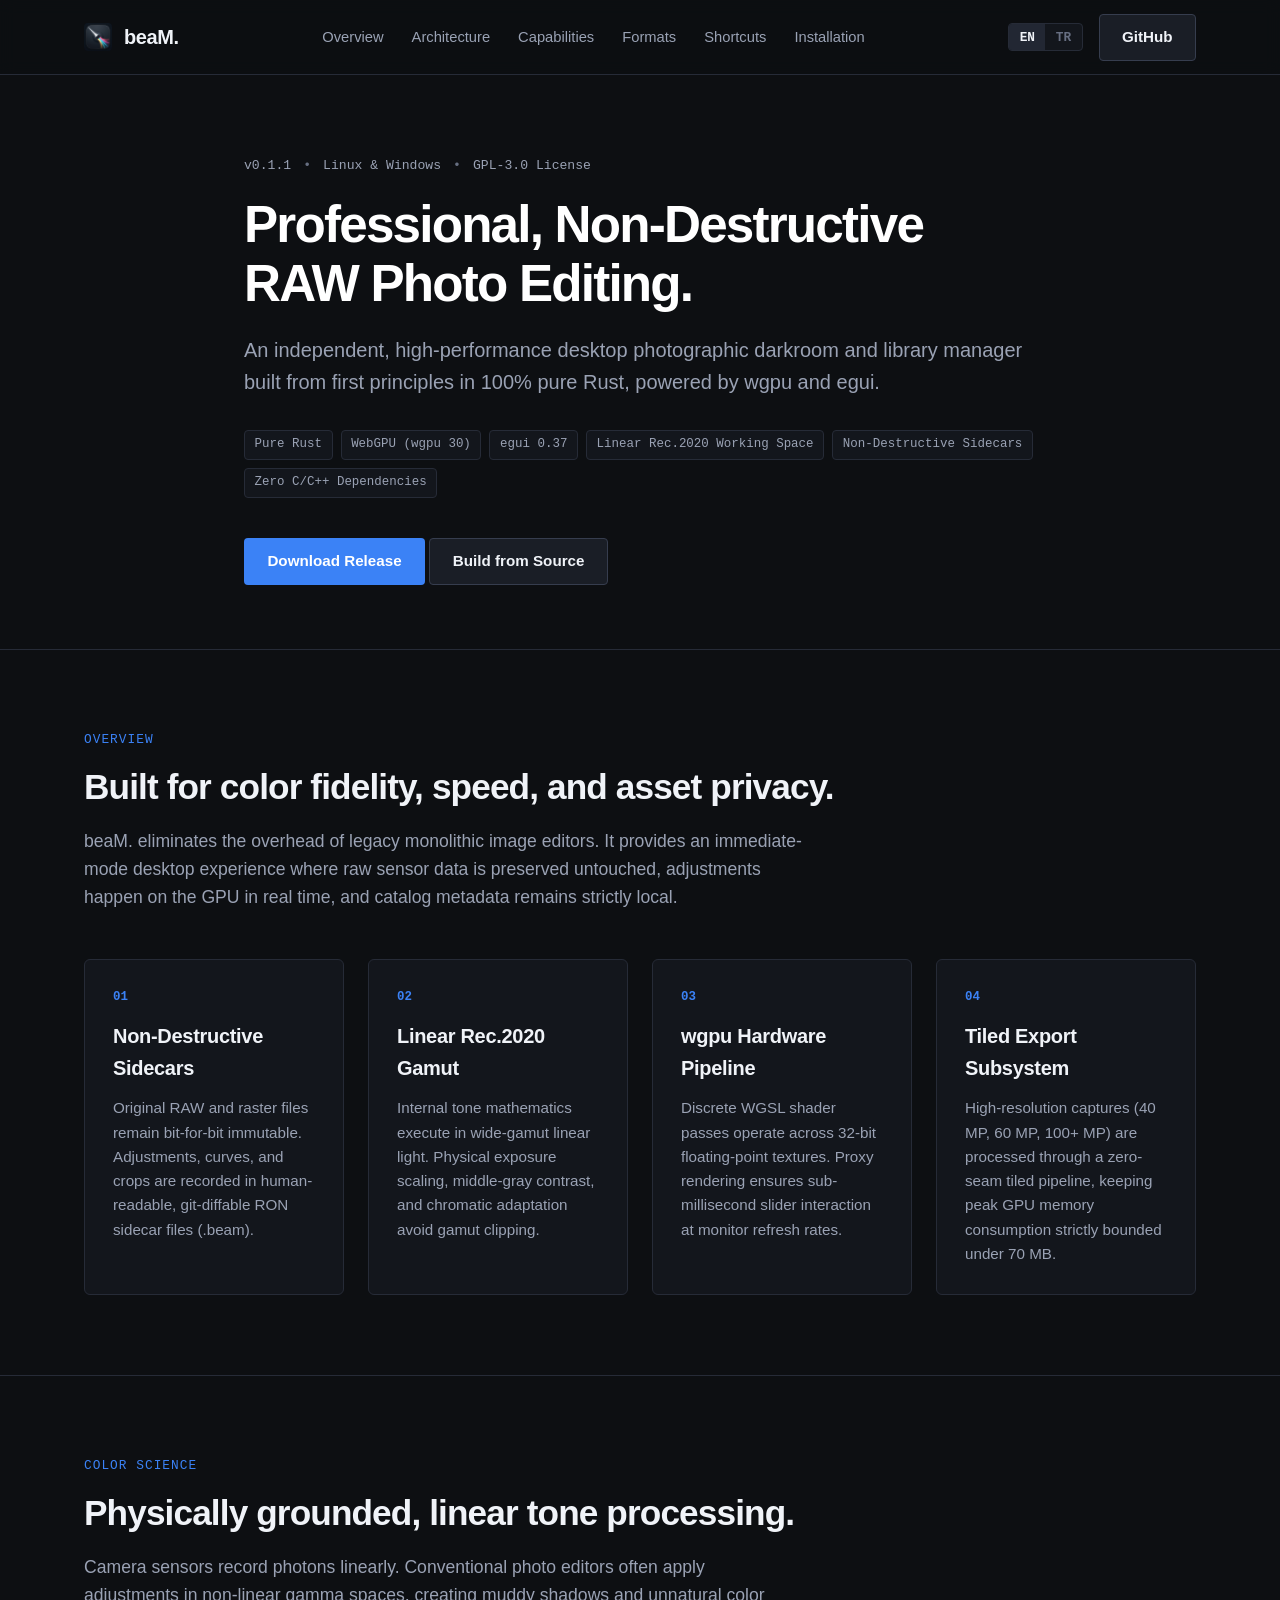
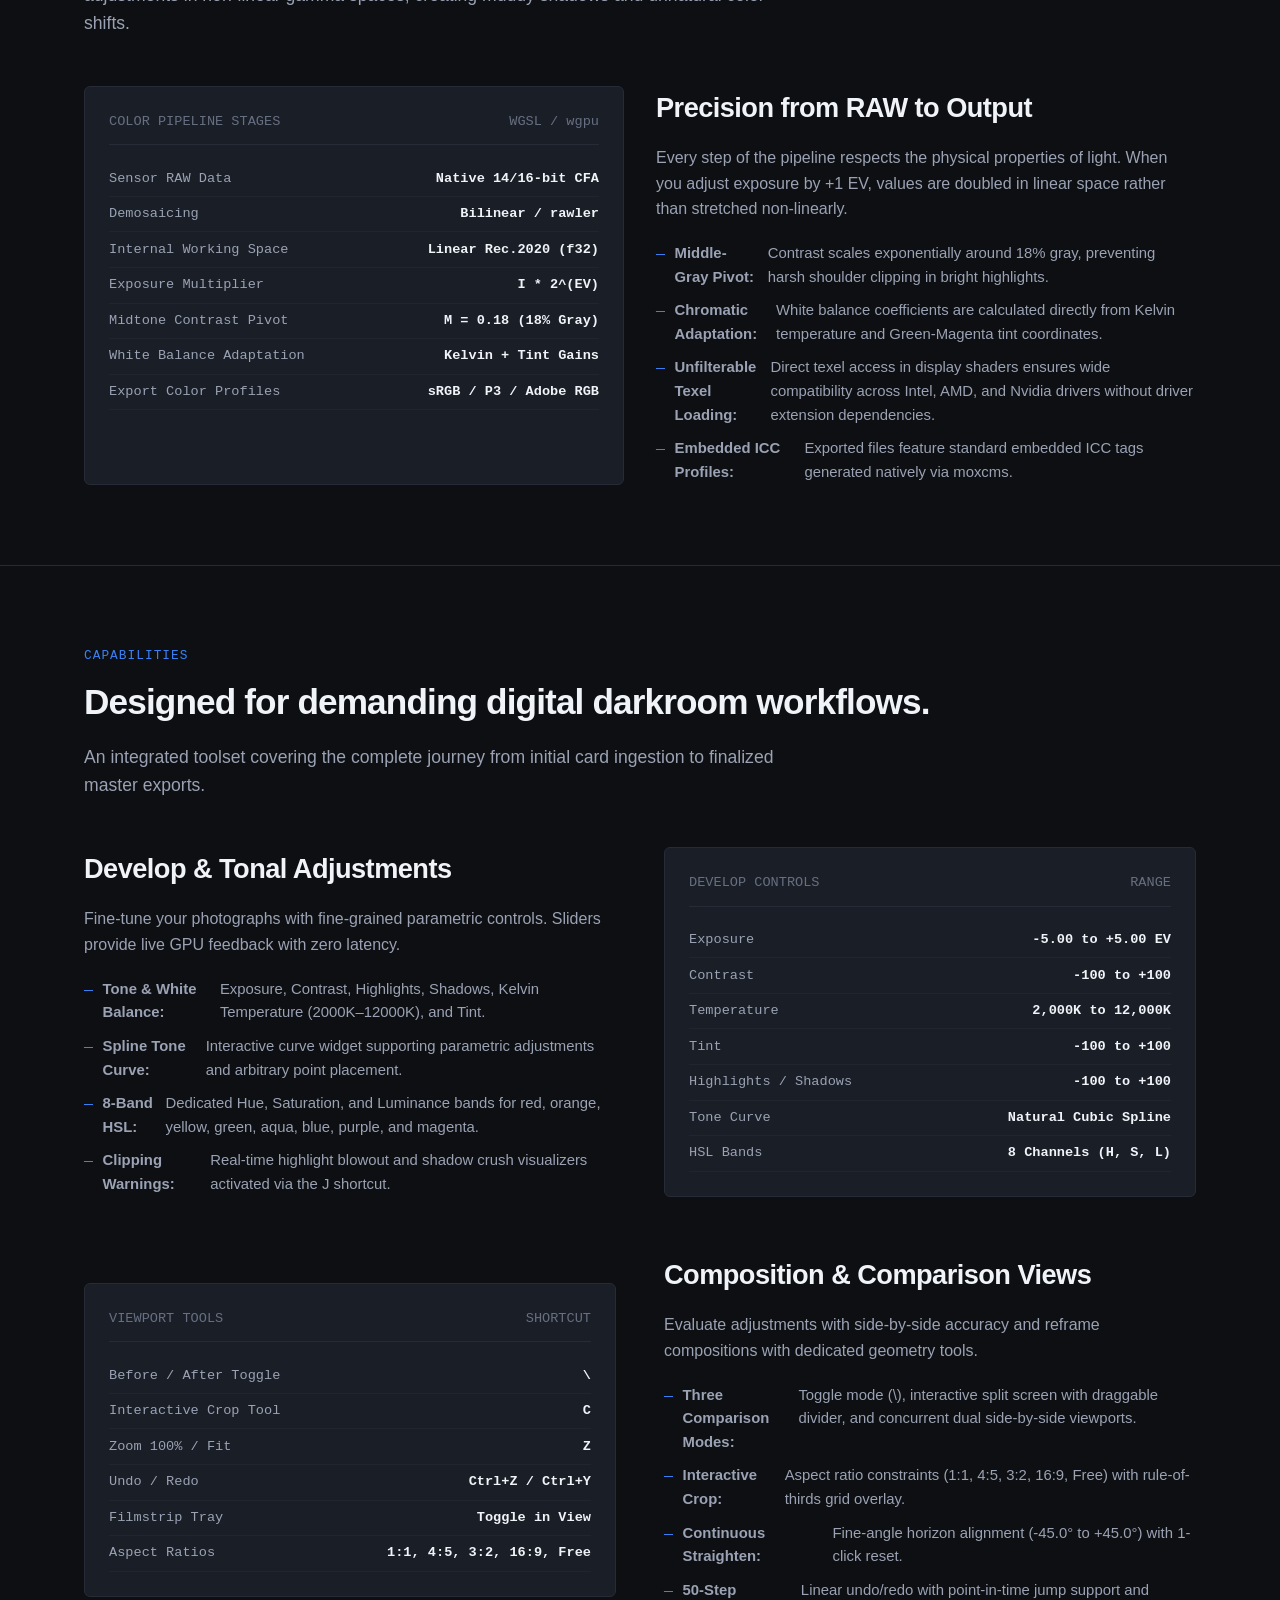
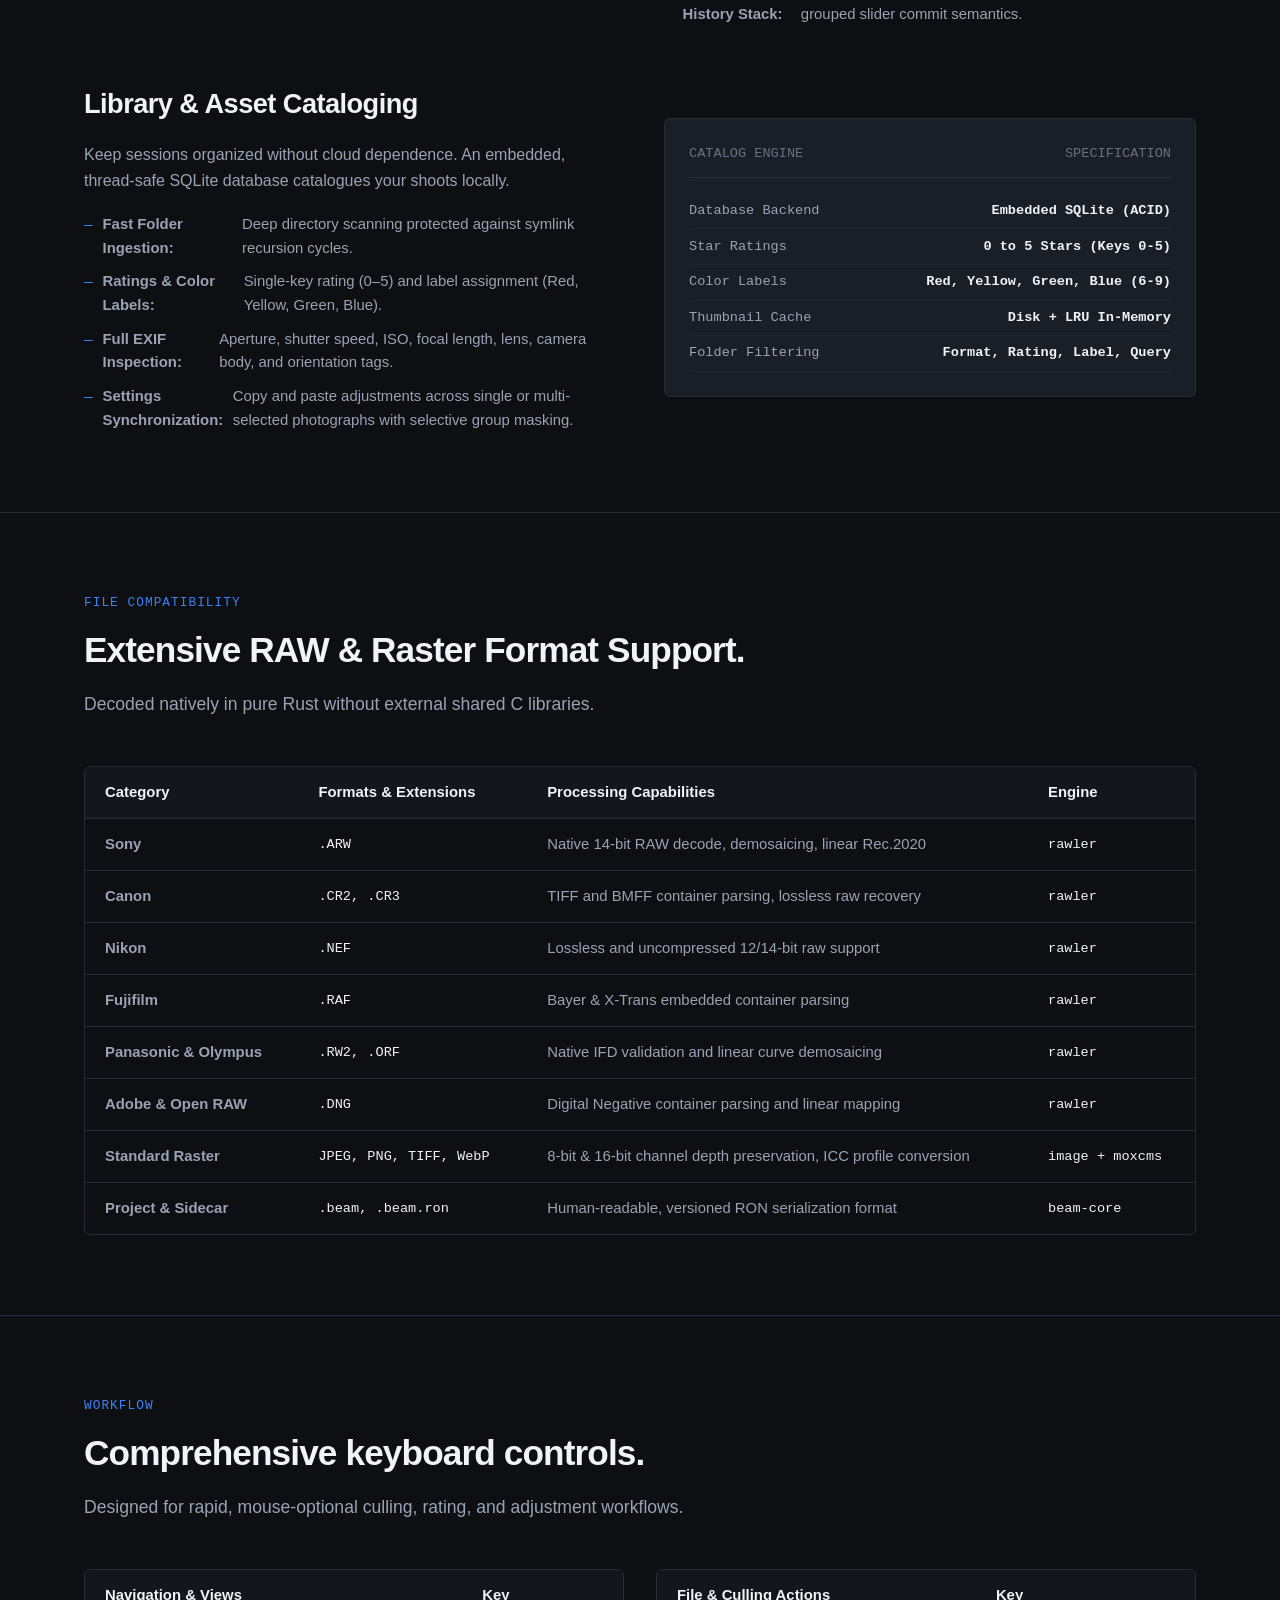
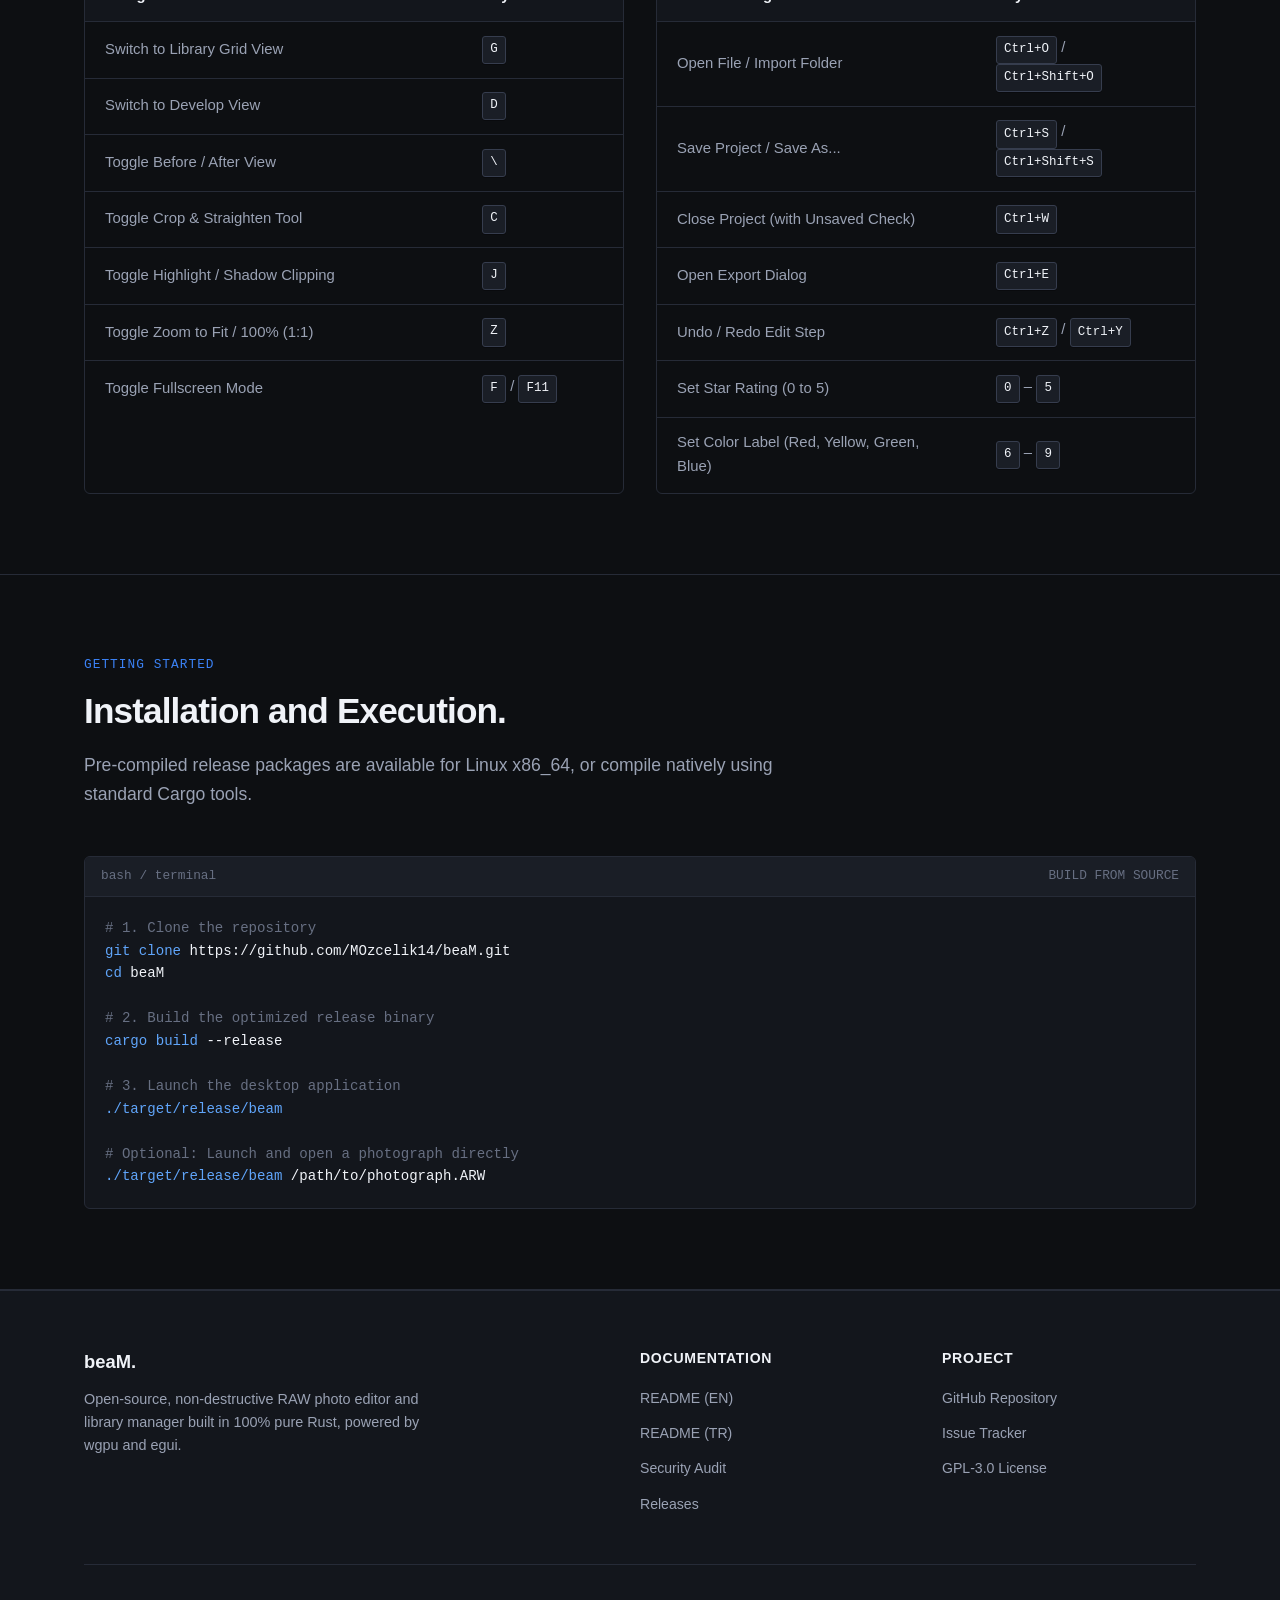
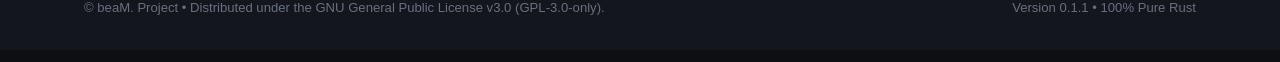
==== index.html @ 430c9dc6 "docs: update readme to corporate bilingual format and create clean github pages site" ====
<!DOCTYPE html>
<html lang="en">
<head>
  <meta charset="UTF-8">
  <meta name="viewport" content="width=device-width, initial-scale=1.0">
  <title>beaM. — Professional, Non-Destructive RAW Photo Editor &amp; Library Manager</title>
  <meta name="description" content="Open-source, non-destructive RAW photo editor and library manager for Linux and Windows, built from first principles in 100% pure Rust using wgpu and egui.">
  <link rel="icon" type="image/png" href="assets/icon_64.png">
  <link rel="stylesheet" href="style.css">
</head>
<body>

  <!-- Navigation Bar -->
  <header class="site-header">
    <div class="nav-container">
      <a href="#top" class="brand">
        <img src="assets/icon.png" alt="beaM. Icon" class="brand-icon">
        <span>beaM.</span>
      </a>

      <nav>
        <ul class="nav-links">
          <li>
            <a href="#overview" class="content-en">Overview</a>
            <a href="#overview" class="content-tr" style="display:none;">Genel Bakış</a>
          </li>
          <li>
            <a href="#architecture" class="content-en">Architecture</a>
            <a href="#architecture" class="content-tr" style="display:none;">Mimari</a>
          </li>
          <li>
            <a href="#features" class="content-en">Capabilities</a>
            <a href="#features" class="content-tr" style="display:none;">Yetenekler</a>
          </li>
          <li>
            <a href="#formats" class="content-en">Formats</a>
            <a href="#formats" class="content-tr" style="display:none;">Biçimler</a>
          </li>
          <li>
            <a href="#shortcuts" class="content-en">Shortcuts</a>
            <a href="#shortcuts" class="content-tr" style="display:none;">Kısayollar</a>
          </li>
          <li>
            <a href="#installation" class="content-en">Installation</a>
            <a href="#installation" class="content-tr" style="display:none;">Kurulum</a>
          </li>
        </ul>
      </nav>

      <div class="nav-actions">
        <div class="lang-switch" role="group" aria-label="Language selection">
          <button type="button" class="lang-btn lang-btn-en active">EN</button>
          <button type="button" class="lang-btn lang-btn-tr">TR</button>
        </div>
        <a href="https://github.com/MOzcelik14/beaM" class="btn btn-secondary" target="_blank" rel="noopener noreferrer">GitHub</a>
      </div>
    </div>
  </header>

  <main id="top">
    <!-- Hero Section -->
    <section class="hero">
      <div class="container hero-content">
        <div class="hero-meta">
          <span class="meta-item">v0.1.1</span>
          <span>&bull;</span>
          <span class="meta-item">Linux &amp; Windows</span>
          <span>&bull;</span>
          <span class="meta-item">GPL-3.0 License</span>
        </div>

        <!-- English Hero Header -->
        <div class="content-en">
          <h1 class="hero-title">Professional, Non-Destructive RAW Photo Editing.</h1>
          <p class="hero-subtitle">
            An independent, high-performance desktop photographic darkroom and library manager built from first principles in 100% pure Rust, powered by wgpu and egui.
          </p>
        </div>

        <!-- Turkish Hero Header -->
        <div class="content-tr" style="display:none;">
          <h1 class="hero-title">Profesyonel ve Tahribatsız RAW Fotoğraf Düzenleme.</h1>
          <p class="hero-subtitle">
            Saf Rust ile sıfırdan geliştirilmiş, wgpu ve egui ile güçlendirilmiş, tam denetim ve renk doğruluğu sunan bağımsız masaüstü fotoğraf işleme yazılımı.
          </p>
        </div>

        <div class="hero-tags">
          <span class="spec-tag">Pure Rust</span>
          <span class="spec-tag">WebGPU (wgpu 30)</span>
          <span class="spec-tag">egui 0.37</span>
          <span class="spec-tag">Linear Rec.2020 Working Space</span>
          <span class="spec-tag">Non-Destructive Sidecars</span>
          <span class="spec-tag">Zero C/C++ Dependencies</span>
        </div>

        <div class="hero-buttons">
          <div class="content-en">
            <a href="https://github.com/MOzcelik14/beaM/releases" class="btn btn-primary" target="_blank" rel="noopener noreferrer">Download Release</a>
            <a href="#installation" class="btn btn-secondary">Build from Source</a>
          </div>
          <div class="content-tr" style="display:none;">
            <a href="https://github.com/MOzcelik14/beaM/releases" class="btn btn-primary" target="_blank" rel="noopener noreferrer">Sürümü İndir</a>
            <a href="#installation" class="btn btn-secondary">Kaynaktan Derle</a>
          </div>
        </div>
      </div>
    </section>

    <!-- Overview Section -->
    <section id="overview" class="section">
      <div class="container">
        <div class="section-header">
          <div class="section-label">Overview</div>
          
          <div class="content-en">
            <h2 class="section-title">Built for color fidelity, speed, and asset privacy.</h2>
            <p class="section-desc">
              beaM. eliminates the overhead of legacy monolithic image editors. It provides an immediate-mode desktop experience where raw sensor data is preserved untouched, adjustments happen on the GPU in real time, and catalog metadata remains strictly local.
            </p>
          </div>

          <div class="content-tr" style="display:none;">
            <h2 class="section-title">Renk doğruluğu, hız ve veri gizliliği için tasarlandı.</h2>
            <p class="section-desc">
              beaM., monolitik eski fotoğraf düzenleyicilerin hantallığını ortadan kaldırır. Ham sensör verilerinin asla değiştirilmediği, GPU üzerinde gerçek zamanlı ayarlamaların yapıldığı ve katalog verilerinin tamamen yerel kaldığı anlık bir masaüstü deneyimi sunar.
            </p>
          </div>
        </div>

        <!-- Architectural Highlights (English) -->
        <div class="grid-4 content-en">
          <div class="card">
            <div class="card-number">01</div>
            <h3 class="card-title">Non-Destructive Sidecars</h3>
            <p class="card-text">
              Original RAW and raster files remain bit-for-bit immutable. Adjustments, curves, and crops are recorded in human-readable, git-diffable RON sidecar files (.beam).
            </p>
          </div>

          <div class="card">
            <div class="card-number">02</div>
            <h3 class="card-title">Linear Rec.2020 Gamut</h3>
            <p class="card-text">
              Internal tone mathematics execute in wide-gamut linear light. Physical exposure scaling, middle-gray contrast, and chromatic adaptation avoid gamut clipping.
            </p>
          </div>

          <div class="card">
            <div class="card-number">03</div>
            <h3 class="card-title">wgpu Hardware Pipeline</h3>
            <p class="card-text">
              Discrete WGSL shader passes operate across 32-bit floating-point textures. Proxy rendering ensures sub-millisecond slider interaction at monitor refresh rates.
            </p>
          </div>

          <div class="card">
            <div class="card-number">04</div>
            <h3 class="card-title">Tiled Export Subsystem</h3>
            <p class="card-text">
              High-resolution captures (40 MP, 60 MP, 100+ MP) are processed through a zero-seam tiled pipeline, keeping peak GPU memory consumption strictly bounded under 70 MB.
            </p>
          </div>
        </div>

        <!-- Architectural Highlights (Turkish) -->
        <div class="grid-4 content-tr" style="display:none;">
          <div class="card">
            <div class="card-number">01</div>
            <h3 class="card-title">Tahribatsız Yan Dosyalar</h3>
            <p class="card-text">
              Orijinal RAW ve piksel dosyaları disk üzerinde hiçbir zaman değiştirilmez. Tüm düzenlemeler, eğriler ve kırpmalar okunabilir RON yan dosyalarına (.beam) yazılır.
            </p>
          </div>

          <div class="card">
            <div class="card-number">02</div>
            <h3 class="card-title">Doğrusal Rec.2020 Uzayı</h3>
            <p class="card-text">
              Tüm ton hesaplamaları geniş gamutlu doğrusal ışıkta yürütülür. Fiziksel pozlama ölçekleme ve orta gri kontrastı renk kırpılmalarını tamamen engeller.
            </p>
          </div>

          <div class="card">
            <div class="card-number">03</div>
            <h3 class="card-title">wgpu Donanım Hattı</h3>
            <p class="card-text">
              Bağımsız WGSL gölgelendirici geçişleri 32-bit kayan noktalı dokular üzerinde çalışır. Vekil doku yaklaşımı kaydırıcılarda milisaniyenin altında akıcılık sunar.
            </p>
          </div>

          <div class="card">
            <div class="card-number">04</div>
            <h3 class="card-title">Parçalı Dışa Aktarma</h3>
            <p class="card-text">
              Yüksek çözünürlüklü fotoğraflar (40 MP, 60 MP, 100+ MP) dikişsiz parçalı işleme hattından geçer; GPU bellek tüketimi 70 MB'ın altında sabit tutulur.
            </p>
          </div>
        </div>
      </div>
    </section>

    <!-- Architecture & Color Science Section -->
    <section id="architecture" class="section">
      <div class="container">
        <div class="section-header">
          <div class="section-label content-en">Color Science</div>
          <div class="section-label content-tr" style="display:none;">Renk Bilimi</div>

          <div class="content-en">
            <h2 class="section-title">Physically grounded, linear tone processing.</h2>
            <p class="section-desc">
              Camera sensors record photons linearly. Conventional photo editors often apply adjustments in non-linear gamma spaces, creating muddy shadows and unnatural color shifts.
            </p>
          </div>

          <div class="content-tr" style="display:none;">
            <h2 class="section-title">Fiziksel temelli, doğrusal ton işleme mimarisi.</h2>
            <p class="section-desc">
              Kamera sensörleri fotonları doğrusal olarak yakalar. Geleneksel yazılımlar genellikle doğrusal olmayan gama uzaylarında işlem yaparak çamurlu gölgelere ve renk sapmalarına yol açar.
            </p>
          </div>
        </div>

        <div class="grid-2">
          <div class="panel-preview">
            <div class="panel-preview-header">
              <span>COLOR PIPELINE STAGES</span>
              <span>WGSL / wgpu</span>
            </div>
            <div class="panel-row">
              <span class="panel-label">Sensor RAW Data</span>
              <span class="panel-val">Native 14/16-bit CFA</span>
            </div>
            <div class="panel-row">
              <span class="panel-label">Demosaicing</span>
              <span class="panel-val">Bilinear / rawler</span>
            </div>
            <div class="panel-row">
              <span class="panel-label">Internal Working Space</span>
              <span class="panel-val">Linear Rec.2020 (f32)</span>
            </div>
            <div class="panel-row">
              <span class="panel-label">Exposure Multiplier</span>
              <span class="panel-val">I * 2^(EV)</span>
            </div>
            <div class="panel-row">
              <span class="panel-label">Midtone Contrast Pivot</span>
              <span class="panel-val">M = 0.18 (18% Gray)</span>
            </div>
            <div class="panel-row">
              <span class="panel-label">White Balance Adaptation</span>
              <span class="panel-val">Kelvin + Tint Gains</span>
            </div>
            <div class="panel-row">
              <span class="panel-label">Export Color Profiles</span>
              <span class="panel-val">sRGB / P3 / Adobe RGB</span>
            </div>
          </div>

          <div class="feature-info">
            <div class="content-en">
              <h3>Precision from RAW to Output</h3>
              <p>
                Every step of the pipeline respects the physical properties of light. When you adjust exposure by +1 EV, values are doubled in linear space rather than stretched non-linearly.
              </p>
              <ul class="feature-list">
                <li><strong>Middle-Gray Pivot:</strong> Contrast scales exponentially around 18% gray, preventing harsh shoulder clipping in bright highlights.</li>
                <li><strong>Chromatic Adaptation:</strong> White balance coefficients are calculated directly from Kelvin temperature and Green-Magenta tint coordinates.</li>
                <li><strong>Unfilterable Texel Loading:</strong> Direct texel access in display shaders ensures wide compatibility across Intel, AMD, and Nvidia drivers without driver extension dependencies.</li>
                <li><strong>Embedded ICC Profiles:</strong> Exported files feature standard embedded ICC tags generated natively via moxcms.</li>
              </ul>
            </div>

            <div class="content-tr" style="display:none;">
              <h3>RAW'dan Çıktıya Kesintisiz Hassasiyet</h3>
              <p>
                İşleme hattının her aşaması ışığın fiziksel davranışına sadık kalır. Pozlamayı +1 EV artırdığınızda değerler yapay olarak gerilmez; doğrusal uzayda tam 2 katına çıkarılır.
              </p>
              <ul class="feature-list">
                <li><strong>Orta Gri Ekseni:</strong> Kontrast %18 gri ekseninde üstel olarak ölçeklenir; parlak alanlarda sert kırpılmalar önlenir.</li>
                <li><strong>Kromatik Uyarlama:</strong> Beyaz dengesi katsayıları doğrudan Kelvin sıcaklığı ve Yeşil-Macenta koordinatlarından türetilir.</li>
                <li><strong>Doğrudan Doku Erişimi:</strong> Ekran gölgelendiricilerinde doğrudan piksel yükleme (texel load) kullanılarak sürücü uyumsuzlukları bertaraf edilir.</li>
                <li><strong>Gömülü ICC Profilleri:</strong> Dışa aktarılan dosyalara moxcms tarafından saf Rust ile üretilmiş standart ICC profilleri işlenir.</li>
              </ul>
            </div>
          </div>
        </div>
      </div>
    </section>

    <!-- Key Capabilities Section -->
    <section id="features" class="section">
      <div class="container">
        <div class="section-header">
          <div class="section-label content-en">Capabilities</div>
          <div class="section-label content-tr" style="display:none;">Yetenekler</div>

          <div class="content-en">
            <h2 class="section-title">Designed for demanding digital darkroom workflows.</h2>
            <p class="section-desc">
              An integrated toolset covering the complete journey from initial card ingestion to finalized master exports.
            </p>
          </div>

          <div class="content-tr" style="display:none;">
            <h2 class="section-title">Kapsamlı karanlık oda iş akışları için geliştirildi.</h2>
            <p class="section-desc">
              Karttan içe aktarmadan nihai yüksek çözünürlüklü dışa aktarıma kadar tüm süreci kapsayan bütünleşik araç seti.
            </p>
          </div>
        </div>

        <div class="feature-row">
          <!-- Feature 1: Develop Panel -->
          <div class="feature-block">
            <div class="feature-info">
              <div class="content-en">
                <h3>Develop &amp; Tonal Adjustments</h3>
                <p>
                  Fine-tune your photographs with fine-grained parametric controls. Sliders provide live GPU feedback with zero latency.
                </p>
                <ul class="feature-list">
                  <li><strong>Tone &amp; White Balance:</strong> Exposure, Contrast, Highlights, Shadows, Kelvin Temperature (2000K–12000K), and Tint.</li>
                  <li><strong>Spline Tone Curve:</strong> Interactive curve widget supporting parametric adjustments and arbitrary point placement.</li>
                  <li><strong>8-Band HSL:</strong> Dedicated Hue, Saturation, and Luminance bands for red, orange, yellow, green, aqua, blue, purple, and magenta.</li>
                  <li><strong>Clipping Warnings:</strong> Real-time highlight blowout and shadow crush visualizers activated via the J shortcut.</li>
                </ul>
              </div>

              <div class="content-tr" style="display:none;">
                <h3>Geliştirme ve Tonal Ayarlamalar</h3>
                <p>
                  Fotoğraflarınızı hassas parametrik denetimlerle işleyin. Kaydırıcılar GPU üzerinde sıfır gecikmeyle anlık görsel geri bildirim sunar.
                </p>
                <ul class="feature-list">
                  <li><strong>Ton ve Beyaz Dengesi:</strong> Pozlama, Kontrast, Işıklar, Gölgeler, Kelvin Sıcaklığı (2000K–12000K) ve Renk Tonu.</li>
                  <li><strong>Spline Ton Eğrisi:</strong> Parametrik ayarları ve serbest kontrol noktalarını destekleyen etkileşimli ton eğrisi.</li>
                  <li><strong>8 Bant HSL:</strong> Kırmızıdan macentaya 8 bağımsız renk bandı için Renk Tonu, Doygunluk ve Parlaklık denetimi.</li>
                  <li><strong>Kırpılma Uyarıları:</strong> J kısayoluyla açılan canlı patlayan açık ton ve tıkanan koyu ton görselleştiricisi.</li>
                </ul>
              </div>
            </div>

            <div class="panel-preview">
              <div class="panel-preview-header">
                <span>DEVELOP CONTROLS</span>
                <span>RANGE</span>
              </div>
              <div class="panel-row">
                <span class="panel-label">Exposure</span>
                <span class="panel-val">-5.00 to +5.00 EV</span>
              </div>
              <div class="panel-row">
                <span class="panel-label">Contrast</span>
                <span class="panel-val">-100 to +100</span>
              </div>
              <div class="panel-row">
                <span class="panel-label">Temperature</span>
                <span class="panel-val">2,000K to 12,000K</span>
              </div>
              <div class="panel-row">
                <span class="panel-label">Tint</span>
                <span class="panel-val">-100 to +100</span>
              </div>
              <div class="panel-row">
                <span class="panel-label">Highlights / Shadows</span>
                <span class="panel-val">-100 to +100</span>
              </div>
              <div class="panel-row">
                <span class="panel-label">Tone Curve</span>
                <span class="panel-val">Natural Cubic Spline</span>
              </div>
              <div class="panel-row">
                <span class="panel-label">HSL Bands</span>
                <span class="panel-val">8 Channels (H, S, L)</span>
              </div>
            </div>
          </div>

          <!-- Feature 2: Composition & Comparisons -->
          <div class="feature-block reverse">
            <div class="feature-info">
              <div class="content-en">
                <h3>Composition &amp; Comparison Views</h3>
                <p>
                  Evaluate adjustments with side-by-side accuracy and reframe compositions with dedicated geometry tools.
                </p>
                <ul class="feature-list">
                  <li><strong>Three Comparison Modes:</strong> Toggle mode (\), interactive split screen with draggable divider, and concurrent dual side-by-side viewports.</li>
                  <li><strong>Interactive Crop:</strong> Aspect ratio constraints (1:1, 4:5, 3:2, 16:9, Free) with rule-of-thirds grid overlay.</li>
                  <li><strong>Continuous Straighten:</strong> Fine-angle horizon alignment (-45.0° to +45.0°) with 1-click reset.</li>
                  <li><strong>50-Step History Stack:</strong> Linear undo/redo with point-in-time jump support and grouped slider commit semantics.</li>
                </ul>
              </div>

              <div class="content-tr" style="display:none;">
                <h3>Kompozisyon ve Karşılaştırma Modları</h3>
                <p>
                  Düzenlemelerinizi hassas karşılaştırma görünümleriyle değerlendirin, geometri araçlarıyla kompozisyonunuzu kusursuzlaştırın.
                </p>
                <ul class="feature-list">
                  <li><strong>Üç Karşılaştırma Modu:</strong> Hızlı geçiş (\), sürüklenebilir ayırıcılı bölünmüş ekran ve eşzamanlı yan yana görünüm.</li>
                  <li><strong>Etkileşimli Kırpma:</strong> Sabit oran kilitleri (1:1, 4:5, 3:2, 16:9, Serbest) ve 1/3 kılavuz ızgarası.</li>
                  <li><strong>Sürekli Doğrultma:</strong> Ufuk çizgisini ayarlamak için hassas açı kaydırıcısı (-45.0° ile +45.0°).</li>
                  <li><strong>50 Adımlı Geçmiş:</strong> İstenilen ana tek tıkla dönülebilen doğrusal geri alma/yineleme geçmişi.</li>
                </ul>
              </div>
            </div>

            <div class="panel-preview">
              <div class="panel-preview-header">
                <span>VIEWPORT TOOLS</span>
                <span>SHORTCUT</span>
              </div>
              <div class="panel-row">
                <span class="panel-label">Before / After Toggle</span>
                <span class="panel-val">\</span>
              </div>
              <div class="panel-row">
                <span class="panel-label">Interactive Crop Tool</span>
                <span class="panel-val">C</span>
              </div>
              <div class="panel-row">
                <span class="panel-label">Zoom 100% / Fit</span>
                <span class="panel-val">Z</span>
              </div>
              <div class="panel-row">
                <span class="panel-label">Undo / Redo</span>
                <span class="panel-val">Ctrl+Z / Ctrl+Y</span>
              </div>
              <div class="panel-row">
                <span class="panel-label">Filmstrip Tray</span>
                <span class="panel-val">Toggle in View</span>
              </div>
              <div class="panel-row">
                <span class="panel-label">Aspect Ratios</span>
                <span class="panel-val">1:1, 4:5, 3:2, 16:9, Free</span>
              </div>
            </div>
          </div>

          <!-- Feature 3: Library & Ingestion -->
          <div class="feature-block">
            <div class="feature-info">
              <div class="content-en">
                <h3>Library &amp; Asset Cataloging</h3>
                <p>
                  Keep sessions organized without cloud dependence. An embedded, thread-safe SQLite database catalogues your shoots locally.
                </p>
                <ul class="feature-list">
                  <li><strong>Fast Folder Ingestion:</strong> Deep directory scanning protected against symlink recursion cycles.</li>
                  <li><strong>Ratings &amp; Color Labels:</strong> Single-key rating (0–5) and label assignment (Red, Yellow, Green, Blue).</li>
                  <li><strong>Full EXIF Inspection:</strong> Aperture, shutter speed, ISO, focal length, lens, camera body, and orientation tags.</li>
                  <li><strong>Settings Synchronization:</strong> Copy and paste adjustments across single or multi-selected photographs with selective group masking.</li>
                </ul>
              </div>

              <div class="content-tr" style="display:none;">
                <h3>Kütüphane ve Varlık Yönetimi</h3>
                <p>
                  Çekimlerinizi buluta bağımlı olmadan yerel olarak düzenleyin. Gömülü ve iş parçacığı güvenli SQLite veritabanı tüm arşivi hızla kataloglar.
                </p>
                <ul class="feature-list">
                  <li><strong>Hızlı Klasör Tarama:</strong> Döngüsel sembolik bağ kilitlenmelerine karşı korumalı derin dizin taraması.</li>
                  <li><strong>Puanlama ve Renk Etiketleri:</strong> Tek tuşla yıldız puanı verme (0–5) ve renk etiketi atama (Kırmızı, Sarı, Yeşil, Mavi).</li>
                  <li><strong>Tam EXIF İncelemesi:</strong> Diyafram, enstantane, ISO, odak uzaklığı, lens ve kamera gövdesi gösterimi.</li>
                  <li><strong>Ayar Senkronizasyonu:</strong> Seçilen fotoğraflar arasında ayarları seçici grup maskeleriyle kopyalayıp uygulama.</li>
                </ul>
              </div>
            </div>

            <div class="panel-preview">
              <div class="panel-preview-header">
                <span>CATALOG ENGINE</span>
                <span>SPECIFICATION</span>
              </div>
              <div class="panel-row">
                <span class="panel-label">Database Backend</span>
                <span class="panel-val">Embedded SQLite (ACID)</span>
              </div>
              <div class="panel-row">
                <span class="panel-label">Star Ratings</span>
                <span class="panel-val">0 to 5 Stars (Keys 0-5)</span>
              </div>
              <div class="panel-row">
                <span class="panel-label">Color Labels</span>
                <span class="panel-val">Red, Yellow, Green, Blue (6-9)</span>
              </div>
              <div class="panel-row">
                <span class="panel-label">Thumbnail Cache</span>
                <span class="panel-val">Disk + LRU In-Memory</span>
              </div>
              <div class="panel-row">
                <span class="panel-label">Folder Filtering</span>
                <span class="panel-val">Format, Rating, Label, Query</span>
              </div>
            </div>
          </div>
        </div>
      </div>
    </section>

    <!-- Supported Formats Section -->
    <section id="formats" class="section">
      <div class="container">
        <div class="section-header">
          <div class="section-label content-en">File Compatibility</div>
          <div class="section-label content-tr" style="display:none;">Dosya Uyumluluğu</div>

          <div class="content-en">
            <h2 class="section-title">Extensive RAW &amp; Raster Format Support.</h2>
            <p class="section-desc">
              Decoded natively in pure Rust without external shared C libraries.
            </p>
          </div>

          <div class="content-tr" style="display:none;">
            <h2 class="section-title">Kapsamlı RAW ve Standart Piksel Desteği.</h2>
            <p class="section-desc">
              Harici C kütüphanelerine ihtiyaç duyulmadan saf Rust ile doğrudan kod çözümü.
            </p>
          </div>
        </div>

        <div class="table-responsive">
          <table>
            <thead>
              <tr>
                <th class="content-en">Category</th>
                <th class="content-tr" style="display:none;">Kategori</th>
                <th class="content-en">Formats &amp; Extensions</th>
                <th class="content-tr" style="display:none;">Biçimler ve Uzantılar</th>
                <th class="content-en">Processing Capabilities</th>
                <th class="content-tr" style="display:none;">İşleme Yetenekleri</th>
                <th class="content-en">Engine</th>
                <th class="content-tr" style="display:none;">Motor</th>
              </tr>
            </thead>
            <tbody>
              <tr>
                <td><strong>Sony</strong></td>
                <td class="mono-cell">.ARW</td>
                <td class="content-en">Native 14-bit RAW decode, demosaicing, linear Rec.2020</td>
                <td class="content-tr" style="display:none;">Doğrudan 14-bit RAW açma, mozaiksizleştirme, doğrusal Rec.2020</td>
                <td class="mono-cell">rawler</td>
              </tr>
              <tr>
                <td><strong>Canon</strong></td>
                <td class="mono-cell">.CR2, .CR3</td>
                <td class="content-en">TIFF and BMFF container parsing, lossless raw recovery</td>
                <td class="content-tr" style="display:none;">TIFF ve BMFF kapsayıcı ayrıştırma, kayıpsız ham veri çıkarımı</td>
                <td class="mono-cell">rawler</td>
              </tr>
              <tr>
                <td><strong>Nikon</strong></td>
                <td class="mono-cell">.NEF</td>
                <td class="content-en">Lossless and uncompressed 12/14-bit raw support</td>
                <td class="content-tr" style="display:none;">Kayıpsız ve sıkıştırmasız 12/14-bit raw desteği</td>
                <td class="mono-cell">rawler</td>
              </tr>
              <tr>
                <td><strong>Fujifilm</strong></td>
                <td class="mono-cell">.RAF</td>
                <td class="content-en">Bayer &amp; X-Trans embedded container parsing</td>
                <td class="content-tr" style="display:none;">Bayer ve X-Trans gömülü kapsayıcı desteği</td>
                <td class="mono-cell">rawler</td>
              </tr>
              <tr>
                <td><strong>Panasonic &amp; Olympus</strong></td>
                <td class="mono-cell">.RW2, .ORF</td>
                <td class="content-en">Native IFD validation and linear curve demosaicing</td>
                <td class="content-tr" style="display:none;">Doğrudan IFD doğrulaması ve doğrusal eğri dönüşümü</td>
                <td class="mono-cell">rawler</td>
              </tr>
              <tr>
                <td><strong>Adobe &amp; Open RAW</strong></td>
                <td class="mono-cell">.DNG</td>
                <td class="content-en">Digital Negative container parsing and linear mapping</td>
                <td class="content-tr" style="display:none;">Digital Negative kapsayıcı ayrıştırma ve doğrusal haritalama</td>
                <td class="mono-cell">rawler</td>
              </tr>
              <tr>
                <td><strong>Standard Raster</strong></td>
                <td class="mono-cell">JPEG, PNG, TIFF, WebP</td>
                <td class="content-en">8-bit &amp; 16-bit channel depth preservation, ICC profile conversion</td>
                <td class="content-tr" style="display:none;">8-bit ve 16-bit kanal derinliği koruması, ICC profili dönüşümü</td>
                <td class="mono-cell">image + moxcms</td>
              </tr>
              <tr>
                <td><strong>Project &amp; Sidecar</strong></td>
                <td class="mono-cell">.beam, .beam.ron</td>
                <td class="content-en">Human-readable, versioned RON serialization format</td>
                <td class="content-tr" style="display:none;">Okunabilir, sürümlendirilmiş RON serileştirme biçimi</td>
                <td class="mono-cell">beam-core</td>
              </tr>
            </tbody>
          </table>
        </div>
      </div>
    </section>

    <!-- Keyboard Shortcuts Section -->
    <section id="shortcuts" class="section">
      <div class="container">
        <div class="section-header">
          <div class="section-label content-en">Workflow</div>
          <div class="section-label content-tr" style="display:none;">İş Akışı</div>

          <div class="content-en">
            <h2 class="section-title">Comprehensive keyboard controls.</h2>
            <p class="section-desc">
              Designed for rapid, mouse-optional culling, rating, and adjustment workflows.
            </p>
          </div>

          <div class="content-tr" style="display:none;">
            <h2 class="section-title">Kapsamlı klavye denetimleri.</h2>
            <p class="section-desc">
              Hızlı fotoğraf seçimi, puanlama ve düzenleme akışları için optimize edilmiş kısayollar.
            </p>
          </div>
        </div>

        <div class="grid-2">
          <div class="table-responsive">
            <table>
              <thead>
                <tr>
                  <th class="content-en">Navigation &amp; Views</th>
                  <th class="content-tr" style="display:none;">Gezinme ve Görünümler</th>
                  <th>Key</th>
                </tr>
              </thead>
              <tbody>
                <tr>
                  <td class="content-en">Switch to Library Grid View</td>
                  <td class="content-tr" style="display:none;">Kütüphane Görünümüne Geç</td>
                  <td><span class="kbd">G</span></td>
                </tr>
                <tr>
                  <td class="content-en">Switch to Develop View</td>
                  <td class="content-tr" style="display:none;">Geliştirme Görünümüne Geç</td>
                  <td><span class="kbd">D</span></td>
                </tr>
                <tr>
                  <td class="content-en">Toggle Before / After View</td>
                  <td class="content-tr" style="display:none;">Öncesi / Sonrası Karşılaştırma</td>
                  <td><span class="kbd">\</span></td>
                </tr>
                <tr>
                  <td class="content-en">Toggle Crop &amp; Straighten Tool</td>
                  <td class="content-tr" style="display:none;">Kırpma ve Doğrultma Aracını Aç</td>
                  <td><span class="kbd">C</span></td>
                </tr>
                <tr>
                  <td class="content-en">Toggle Highlight / Shadow Clipping</td>
                  <td class="content-tr" style="display:none;">Kırpılma Uyarı Katmanları</td>
                  <td><span class="kbd">J</span></td>
                </tr>
                <tr>
                  <td class="content-en">Toggle Zoom to Fit / 100% (1:1)</td>
                  <td class="content-tr" style="display:none;">Ekrana Sığdır / %100 Birebir Yakınlaştır</td>
                  <td><span class="kbd">Z</span></td>
                </tr>
                <tr>
                  <td class="content-en">Toggle Fullscreen Mode</td>
                  <td class="content-tr" style="display:none;">Tam Ekran Modu</td>
                  <td><span class="kbd">F</span> / <span class="kbd">F11</span></td>
                </tr>
              </tbody>
            </table>
          </div>

          <div class="table-responsive">
            <table>
              <thead>
                <tr>
                  <th class="content-en">File &amp; Culling Actions</th>
                  <th class="content-tr" style="display:none;">Dosya ve Derecelendirme</th>
                  <th>Key</th>
                </tr>
              </thead>
              <tbody>
                <tr>
                  <td class="content-en">Open File / Import Folder</td>
                  <td class="content-tr" style="display:none;">Dosya Aç / Klasör Aktar</td>
                  <td><span class="kbd">Ctrl+O</span> / <span class="kbd">Ctrl+Shift+O</span></td>
                </tr>
                <tr>
                  <td class="content-en">Save Project / Save As...</td>
                  <td class="content-tr" style="display:none;">Projeyi Kaydet / Farklı Kaydet</td>
                  <td><span class="kbd">Ctrl+S</span> / <span class="kbd">Ctrl+Shift+S</span></td>
                </tr>
                <tr>
                  <td class="content-en">Close Project (with Unsaved Check)</td>
                  <td class="content-tr" style="display:none;">Projeyi Kapat (Onay Penceresi ile)</td>
                  <td><span class="kbd">Ctrl+W</span></td>
                </tr>
                <tr>
                  <td class="content-en">Open Export Dialog</td>
                  <td class="content-tr" style="display:none;">Dışa Aktarma Penceresini Aç</td>
                  <td><span class="kbd">Ctrl+E</span></td>
                </tr>
                <tr>
                  <td class="content-en">Undo / Redo Edit Step</td>
                  <td class="content-tr" style="display:none;">İşlemi Geri Al / Yinele</td>
                  <td><span class="kbd">Ctrl+Z</span> / <span class="kbd">Ctrl+Y</span></td>
                </tr>
                <tr>
                  <td class="content-en">Set Star Rating (0 to 5)</td>
                  <td class="content-tr" style="display:none;">Yıldız Puanı Ata (0-5)</td>
                  <td><span class="kbd">0</span> – <span class="kbd">5</span></td>
                </tr>
                <tr>
                  <td class="content-en">Set Color Label (Red, Yellow, Green, Blue)</td>
                  <td class="content-tr" style="display:none;">Renk Etiketi Ata (Kırmızı, Sarı, Yeşil, Mavi)</td>
                  <td><span class="kbd">6</span> – <span class="kbd">9</span></td>
                </tr>
              </tbody>
            </table>
          </div>
        </div>
      </div>
    </section>

    <!-- Installation & Quick Start Section -->
    <section id="installation" class="section">
      <div class="container">
        <div class="section-header">
          <div class="section-label content-en">Getting Started</div>
          <div class="section-label content-tr" style="display:none;">Başlarken</div>

          <div class="content-en">
            <h2 class="section-title">Installation and Execution.</h2>
            <p class="section-desc">
              Pre-compiled release packages are available for Linux x86_64, or compile natively using standard Cargo tools.
            </p>
          </div>

          <div class="content-tr" style="display:none;">
            <h2 class="section-title">Kurulum ve Çalıştırma.</h2>
            <p class="section-desc">
              Linux x86_64 için hazır ikili paketler mevcuttur; dilerseniz standart Cargo araçlarıyla kaynaktan doğrudan derleyebilirsiniz.
            </p>
          </div>
        </div>

        <div class="terminal-box">
          <div class="terminal-header">
            <span>bash / terminal</span>
            <span>BUILD FROM SOURCE</span>
          </div>
          <pre class="terminal-code"><code><span class="code-comment"># 1. Clone the repository</span>
<span class="code-cmd">git clone</span> https://github.com/MOzcelik14/beaM.git
<span class="code-cmd">cd</span> beaM

<span class="code-comment"># 2. Build the optimized release binary</span>
<span class="code-cmd">cargo build</span> --release

<span class="code-comment"># 3. Launch the desktop application</span>
<span class="code-cmd">./target/release/beam</span>

<span class="code-comment"># Optional: Launch and open a photograph directly</span>
<span class="code-cmd">./target/release/beam</span> /path/to/photograph.ARW</code></pre>
        </div>
      </div>
    </section>
  </main>

  <!-- Site Footer -->
  <footer class="site-footer">
    <div class="container">
      <div class="footer-grid">
        <div class="footer-brand">
          <h4>beaM.</h4>
          <p class="content-en">
            Open-source, non-destructive RAW photo editor and library manager built in 100% pure Rust, powered by wgpu and egui.
          </p>
          <p class="content-tr" style="display:none;">
            Saf Rust ile sıfırdan geliştirilmiş, wgpu ve egui ile güçlendirilmiş açık kaynaklı tahribatsız RAW fotoğraf düzenleyicisi.
          </p>
        </div>

        <div class="footer-col">
          <h5 class="content-en">Documentation</h5>
          <h5 class="content-tr" style="display:none;">Belgeler</h5>
          <ul>
            <li><a href="https://github.com/MOzcelik14/beaM/blob/master/README.md" target="_blank" rel="noopener noreferrer">README (EN)</a></li>
            <li><a href="https://github.com/MOzcelik14/beaM/blob/master/README.tr.md" target="_blank" rel="noopener noreferrer">README (TR)</a></li>
            <li><a href="https://github.com/MOzcelik14/beaM/blob/master/SECURITY_AUDIT.md" target="_blank" rel="noopener noreferrer">Security Audit</a></li>
            <li><a href="https://github.com/MOzcelik14/beaM/releases" target="_blank" rel="noopener noreferrer">Releases</a></li>
          </ul>
        </div>

        <div class="footer-col">
          <h5 class="content-en">Project</h5>
          <h5 class="content-tr" style="display:none;">Proje</h5>
          <ul>
            <li><a href="https://github.com/MOzcelik14/beaM" target="_blank" rel="noopener noreferrer">GitHub Repository</a></li>
            <li><a href="https://github.com/MOzcelik14/beaM/issues" target="_blank" rel="noopener noreferrer">Issue Tracker</a></li>
            <li><a href="https://github.com/MOzcelik14/beaM/blob/master/LICENSE" target="_blank" rel="noopener noreferrer">GPL-3.0 License</a></li>
          </ul>
        </div>
      </div>

      <div class="footer-bottom">
        <span>&copy; beaM. Project &bull; Distributed under the GNU General Public License v3.0 (GPL-3.0-only).</span>
        <span>Version 0.1.1 &bull; 100% Pure Rust</span>
      </div>
    </div>
  </footer>

  <script src="app.js"></script>
</body>
</html>
---- style.css ----
:root {
  --bg-primary: #0d0f12;
  --bg-secondary: #13161c;
  --bg-surface: #1a1e26;
  --bg-surface-elevated: #222733;
  --border-subtle: #262b37;
  --border-strong: #363d4e;
  
  --text-primary: #f0f3f8;
  --text-secondary: #9aa2b4;
  --text-muted: #676f82;
  
  --accent-primary: #3b82f6;
  --accent-hover: #60a5fa;
  --accent-subtle: rgba(59, 130, 246, 0.12);
  
  --font-sans: -apple-system, BlinkMacSystemFont, "Segoe UI", Roboto, "Helvetica Neue", Arial, sans-serif;
  --font-mono: ui-monospace, "SFMono-Regular", Menlo, Monaco, Consolas, "Liberation Mono", "Courier New", monospace;
  
  --max-width: 1160px;
  --radius-sm: 4px;
  --radius-md: 6px;
  --radius-lg: 8px;
  --transition-fast: 0.15s ease;
}

* {
  box-sizing: border-box;
  margin: 0;
  padding: 0;
}

html {
  font-family: var(--font-sans);
  background-color: var(--bg-primary);
  color: var(--text-primary);
  line-height: 1.6;
  scroll-behavior: smooth;
  -webkit-font-smoothing: antialiased;
}

body {
  min-height: 100vh;
  display: flex;
  flex-direction: column;
}

a {
  color: var(--accent-primary);
  text-decoration: none;
  transition: color var(--transition-fast);
}

a:hover {
  color: var(--accent-hover);
}

/* Header & Navigation */
.site-header {
  position: sticky;
  top: 0;
  z-index: 100;
  background-color: rgba(13, 15, 18, 0.92);
  backdrop-filter: blur(8px);
  border-bottom: 1px solid var(--border-subtle);
}

.nav-container {
  max-width: var(--max-width);
  margin: 0 auto;
  padding: 0.85rem 1.5rem;
  display: flex;
  align-items: center;
  justify-content: space-between;
  gap: 1.5rem;
}

.brand {
  display: flex;
  align-items: center;
  gap: 0.75rem;
  font-weight: 700;
  font-size: 1.25rem;
  letter-spacing: -0.02em;
  color: var(--text-primary);
}

.brand-icon {
  width: 28px;
  height: 28px;
  border-radius: var(--radius-sm);
  display: block;
}

.nav-links {
  display: flex;
  align-items: center;
  gap: 1.75rem;
  list-style: none;
}

.nav-links a {
  color: var(--text-secondary);
  font-size: 0.92rem;
  font-weight: 500;
  transition: color var(--transition-fast);
}

.nav-links a:hover {
  color: var(--text-primary);
}

.nav-actions {
  display: flex;
  align-items: center;
  gap: 1rem;
}

.lang-switch {
  display: inline-flex;
  border: 1px solid var(--border-subtle);
  border-radius: var(--radius-sm);
  overflow: hidden;
  background-color: var(--bg-secondary);
}

.lang-btn {
  background: transparent;
  border: none;
  color: var(--text-muted);
  padding: 0.35rem 0.65rem;
  font-size: 0.8rem;
  font-weight: 600;
  font-family: var(--font-mono);
  cursor: pointer;
  transition: all var(--transition-fast);
}

.lang-btn.active {
  background-color: var(--bg-surface-elevated);
  color: var(--text-primary);
}

.lang-btn:hover:not(.active) {
  color: var(--text-secondary);
}

/* Layout Container */
.container {
  max-width: var(--max-width);
  margin: 0 auto;
  padding: 0 1.5rem;
  width: 100%;
}

/* Hero Section */
.hero {
  padding: 5rem 0 4rem;
  border-bottom: 1px solid var(--border-subtle);
}

.hero-content {
  max-width: 840px;
}

.hero-meta {
  display: flex;
  align-items: center;
  gap: 0.75rem;
  margin-bottom: 1.25rem;
  font-family: var(--font-mono);
  font-size: 0.82rem;
  color: var(--text-muted);
}

.meta-item {
  color: var(--text-secondary);
}

.hero-title {
  font-size: 3.2rem;
  font-weight: 800;
  letter-spacing: -0.035em;
  line-height: 1.15;
  margin-bottom: 1.25rem;
  color: #ffffff;
}

.hero-subtitle {
  font-size: 1.25rem;
  line-height: 1.6;
  color: var(--text-secondary);
  margin-bottom: 2rem;
  font-weight: 400;
}

.hero-tags {
  display: flex;
  flex-wrap: wrap;
  gap: 0.5rem;
  margin-bottom: 2.5rem;
}

.spec-tag {
  display: inline-flex;
  align-items: center;
  font-family: var(--font-mono);
  font-size: 0.78rem;
  padding: 0.25rem 0.6rem;
  background-color: var(--bg-secondary);
  border: 1px solid var(--border-subtle);
  border-radius: var(--radius-sm);
  color: var(--text-secondary);
}

.hero-buttons {
  display: flex;
  flex-wrap: wrap;
  gap: 1rem;
}

.btn {
  display: inline-flex;
  align-items: center;
  justify-content: center;
  padding: 0.65rem 1.4rem;
  border-radius: var(--radius-sm);
  font-size: 0.95rem;
  font-weight: 600;
  transition: all var(--transition-fast);
  cursor: pointer;
  border: 1px solid transparent;
}

.btn-primary {
  background-color: var(--accent-primary);
  color: #ffffff;
}

.btn-primary:hover {
  background-color: var(--accent-hover);
  color: #ffffff;
}

.btn-secondary {
  background-color: var(--bg-surface);
  border-color: var(--border-strong);
  color: var(--text-primary);
}

.btn-secondary:hover {
  background-color: var(--bg-surface-elevated);
  border-color: var(--text-muted);
  color: #ffffff;
}

/* Sections */
.section {
  padding: 5rem 0;
  border-bottom: 1px solid var(--border-subtle);
}

.section-header {
  margin-bottom: 3rem;
}

.section-label {
  font-family: var(--font-mono);
  font-size: 0.8rem;
  text-transform: uppercase;
  letter-spacing: 0.08em;
  color: var(--accent-primary);
  margin-bottom: 0.5rem;
}

.section-title {
  font-size: 2.2rem;
  font-weight: 700;
  letter-spacing: -0.025em;
  color: var(--text-primary);
  margin-bottom: 0.75rem;
}

.section-desc {
  font-size: 1.1rem;
  color: var(--text-secondary);
  max-width: 720px;
}

/* Grid Cards */
.grid-4 {
  display: grid;
  grid-template-columns: repeat(auto-fit, minmax(260px, 1fr));
  gap: 1.5rem;
}

.grid-3 {
  display: grid;
  grid-template-columns: repeat(auto-fit, minmax(320px, 1fr));
  gap: 1.5rem;
}

.grid-2 {
  display: grid;
  grid-template-columns: repeat(auto-fit, minmax(420px, 1fr));
  gap: 2rem;
}

.card {
  background-color: var(--bg-secondary);
  border: 1px solid var(--border-subtle);
  border-radius: var(--radius-md);
  padding: 1.75rem;
  display: flex;
  flex-direction: column;
  transition: border-color var(--transition-fast);
}

.card:hover {
  border-color: var(--border-strong);
}

.card-number {
  font-family: var(--font-mono);
  font-size: 0.78rem;
  color: var(--accent-primary);
  margin-bottom: 0.75rem;
  font-weight: 600;
}

.card-title {
  font-size: 1.25rem;
  font-weight: 600;
  margin-bottom: 0.75rem;
  color: var(--text-primary);
  letter-spacing: -0.015em;
}

.card-text {
  color: var(--text-secondary);
  font-size: 0.95rem;
  line-height: 1.6;
}

/* Feature Callouts */
.feature-row {
  display: flex;
  flex-direction: column;
  gap: 3.5rem;
}

.feature-block {
  display: grid;
  grid-template-columns: 1fr 1fr;
  gap: 3rem;
  align-items: center;
}

.feature-block.reverse {
  direction: rtl;
}

.feature-block.reverse > * {
  direction: ltr;
}

.feature-info h3 {
  font-size: 1.7rem;
  font-weight: 700;
  letter-spacing: -0.02em;
  margin-bottom: 1rem;
  color: var(--text-primary);
}

.feature-info p {
  color: var(--text-secondary);
  margin-bottom: 1.25rem;
  font-size: 1rem;
}

.feature-list {
  list-style: none;
  display: flex;
  flex-direction: column;
  gap: 0.6rem;
}

.feature-list li {
  display: flex;
  align-items: baseline;
  gap: 0.6rem;
  color: var(--text-secondary);
  font-size: 0.93rem;
}

.feature-list li::before {
  content: "—";
  color: var(--accent-primary);
  font-family: var(--font-mono);
}

.panel-preview {
  background-color: var(--bg-surface);
  border: 1px solid var(--border-subtle);
  border-radius: var(--radius-md);
  padding: 1.5rem;
  font-family: var(--font-mono);
  font-size: 0.85rem;
}

.panel-preview-header {
  display: flex;
  justify-content: space-between;
  align-items: center;
  border-bottom: 1px solid var(--border-subtle);
  padding-bottom: 0.75rem;
  margin-bottom: 1rem;
  color: var(--text-muted);
}

.panel-row {
  display: flex;
  justify-content: space-between;
  padding: 0.4rem 0;
  border-bottom: 1px solid rgba(255, 255, 255, 0.03);
}

.panel-label {
  color: var(--text-secondary);
}

.panel-val {
  color: var(--text-primary);
  font-weight: 600;
}

/* Tables */
.table-responsive {
  overflow-x: auto;
  border: 1px solid var(--border-subtle);
  border-radius: var(--radius-md);
}

table {
  width: 100%;
  border-collapse: collapse;
  text-align: left;
  font-size: 0.93rem;
}

th {
  background-color: var(--bg-secondary);
  color: var(--text-primary);
  padding: 0.85rem 1.25rem;
  font-weight: 600;
  border-bottom: 1px solid var(--border-subtle);
}

td {
  padding: 0.85rem 1.25rem;
  border-bottom: 1px solid var(--border-subtle);
  color: var(--text-secondary);
}

tr:last-child td {
  border-bottom: none;
}

tr:hover td {
  background-color: rgba(255, 255, 255, 0.015);
}

.mono-cell {
  font-family: var(--font-mono);
  font-size: 0.85rem;
  color: var(--text-primary);
}

.kbd {
  display: inline-block;
  padding: 0.2rem 0.45rem;
  font-family: var(--font-mono);
  font-size: 0.78rem;
  background-color: var(--bg-surface);
  border: 1px solid var(--border-strong);
  border-radius: 3px;
  color: var(--text-primary);
  box-shadow: 0 1px 0 rgba(0, 0, 0, 0.3);
}

/* Code Snippet Box */
.terminal-box {
  background-color: var(--bg-secondary);
  border: 1px solid var(--border-subtle);
  border-radius: var(--radius-md);
  overflow: hidden;
}

.terminal-header {
  background-color: var(--bg-surface);
  border-bottom: 1px solid var(--border-subtle);
  padding: 0.6rem 1rem;
  display: flex;
  align-items: center;
  justify-content: space-between;
  font-family: var(--font-mono);
  font-size: 0.8rem;
  color: var(--text-muted);
}

.terminal-code {
  padding: 1.25rem;
  font-family: var(--font-mono);
  font-size: 0.88rem;
  line-height: 1.6;
  color: var(--text-primary);
  overflow-x: auto;
}

.code-comment {
  color: var(--text-muted);
}

.code-cmd {
  color: var(--accent-hover);
}

/* Footer */
.site-footer {
  margin-top: auto;
  border-top: 1px solid var(--border-subtle);
  background-color: var(--bg-secondary);
  padding: 3.5rem 0 2rem;
}

.footer-grid {
  display: grid;
  grid-template-columns: 2fr 1fr 1fr;
  gap: 3rem;
  margin-bottom: 3rem;
}

.footer-brand h4 {
  font-size: 1.15rem;
  font-weight: 700;
  margin-bottom: 0.75rem;
  color: var(--text-primary);
}

.footer-brand p {
  color: var(--text-secondary);
  font-size: 0.9rem;
  line-height: 1.6;
  max-width: 360px;
}

.footer-col h5 {
  font-size: 0.88rem;
  font-weight: 600;
  text-transform: uppercase;
  letter-spacing: 0.05em;
  color: var(--text-primary);
  margin-bottom: 1rem;
}

.footer-col ul {
  list-style: none;
  display: flex;
  flex-direction: column;
  gap: 0.6rem;
}

.footer-col a {
  color: var(--text-secondary);
  font-size: 0.88rem;
}

.footer-col a:hover {
  color: var(--text-primary);
}

.footer-bottom {
  border-top: 1px solid var(--border-subtle);
  padding-top: 2rem;
  display: flex;
  justify-content: space-between;
  align-items: center;
  font-size: 0.82rem;
  color: var(--text-muted);
  flex-wrap: wrap;
  gap: 1rem;
}

/* Responsive */
@media (max-width: 860px) {
  .hero-title {
    font-size: 2.4rem;
  }
  
  .feature-block, .feature-block.reverse {
    grid-template-columns: 1fr;
    gap: 2rem;
    direction: ltr;
  }
  
  .footer-grid {
    grid-template-columns: 1fr;
    gap: 2rem;
  }
  
  .nav-links {
    display: none;
  }
}
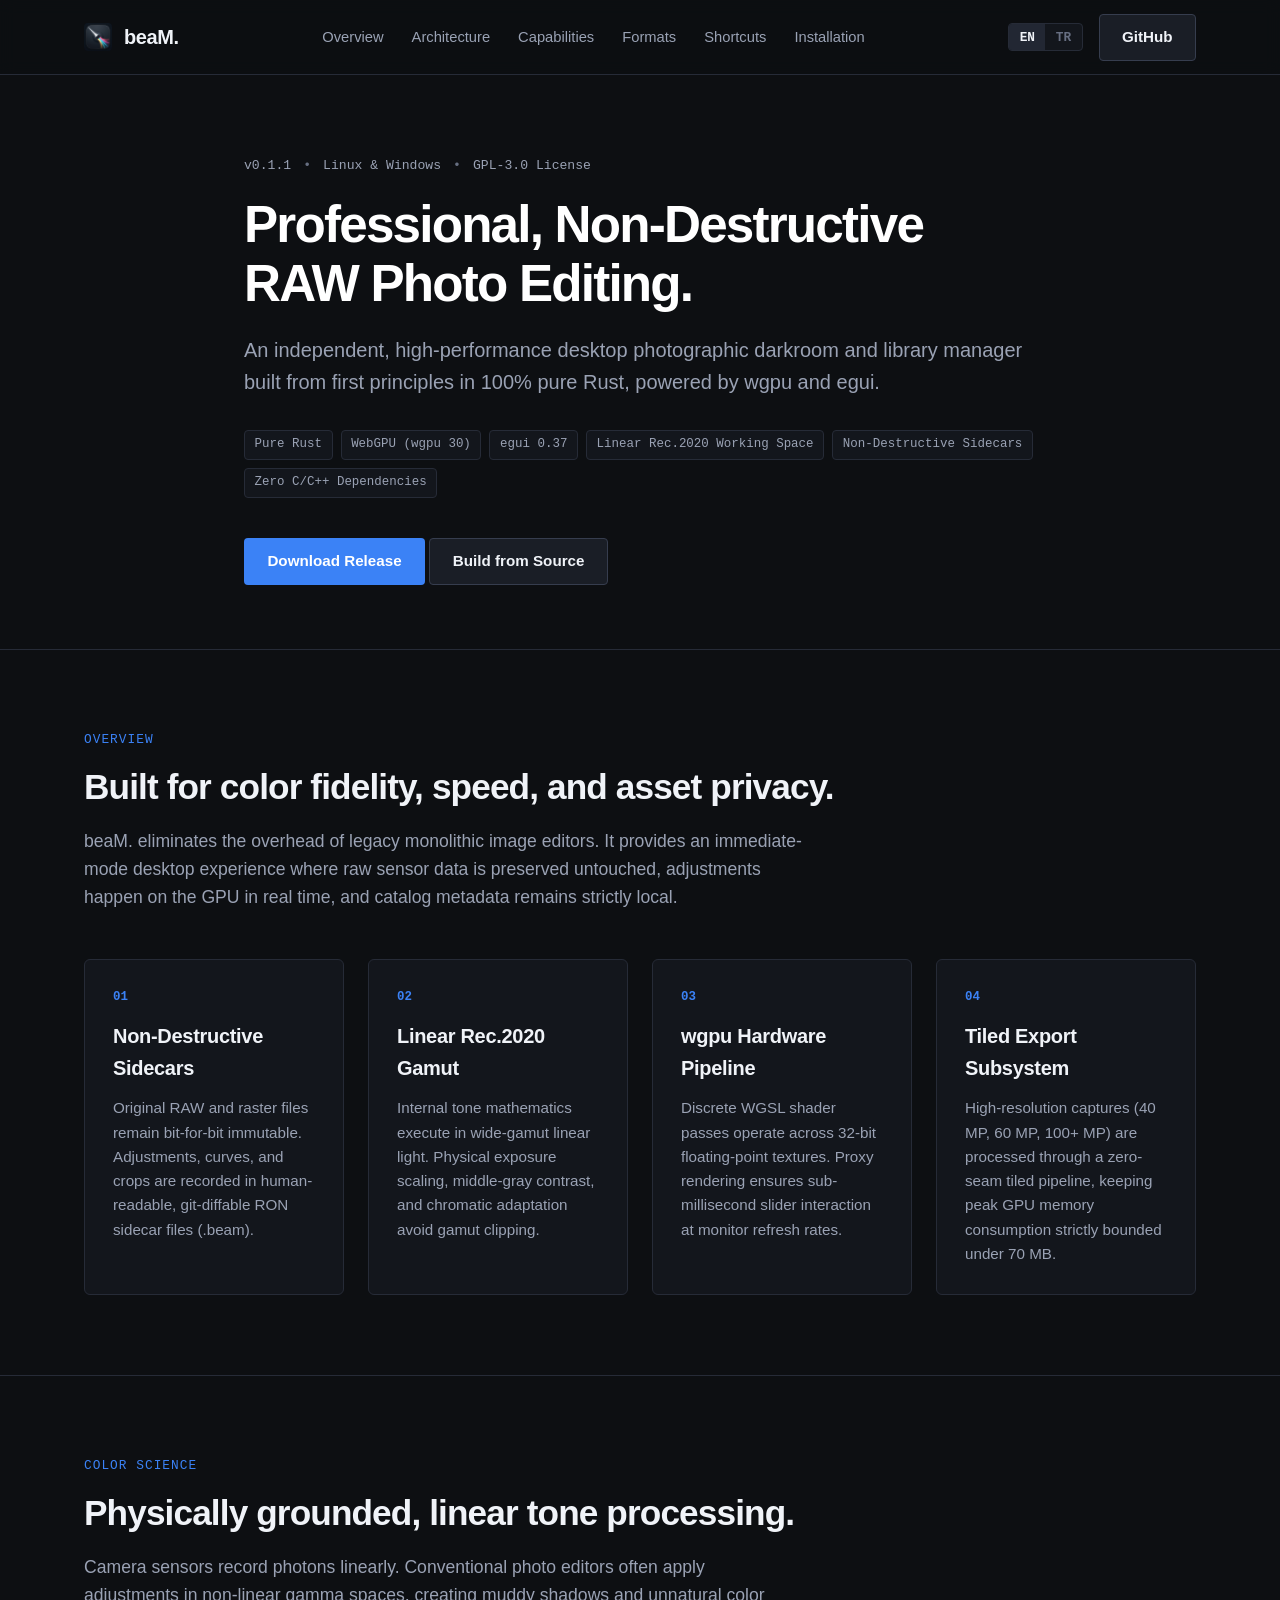
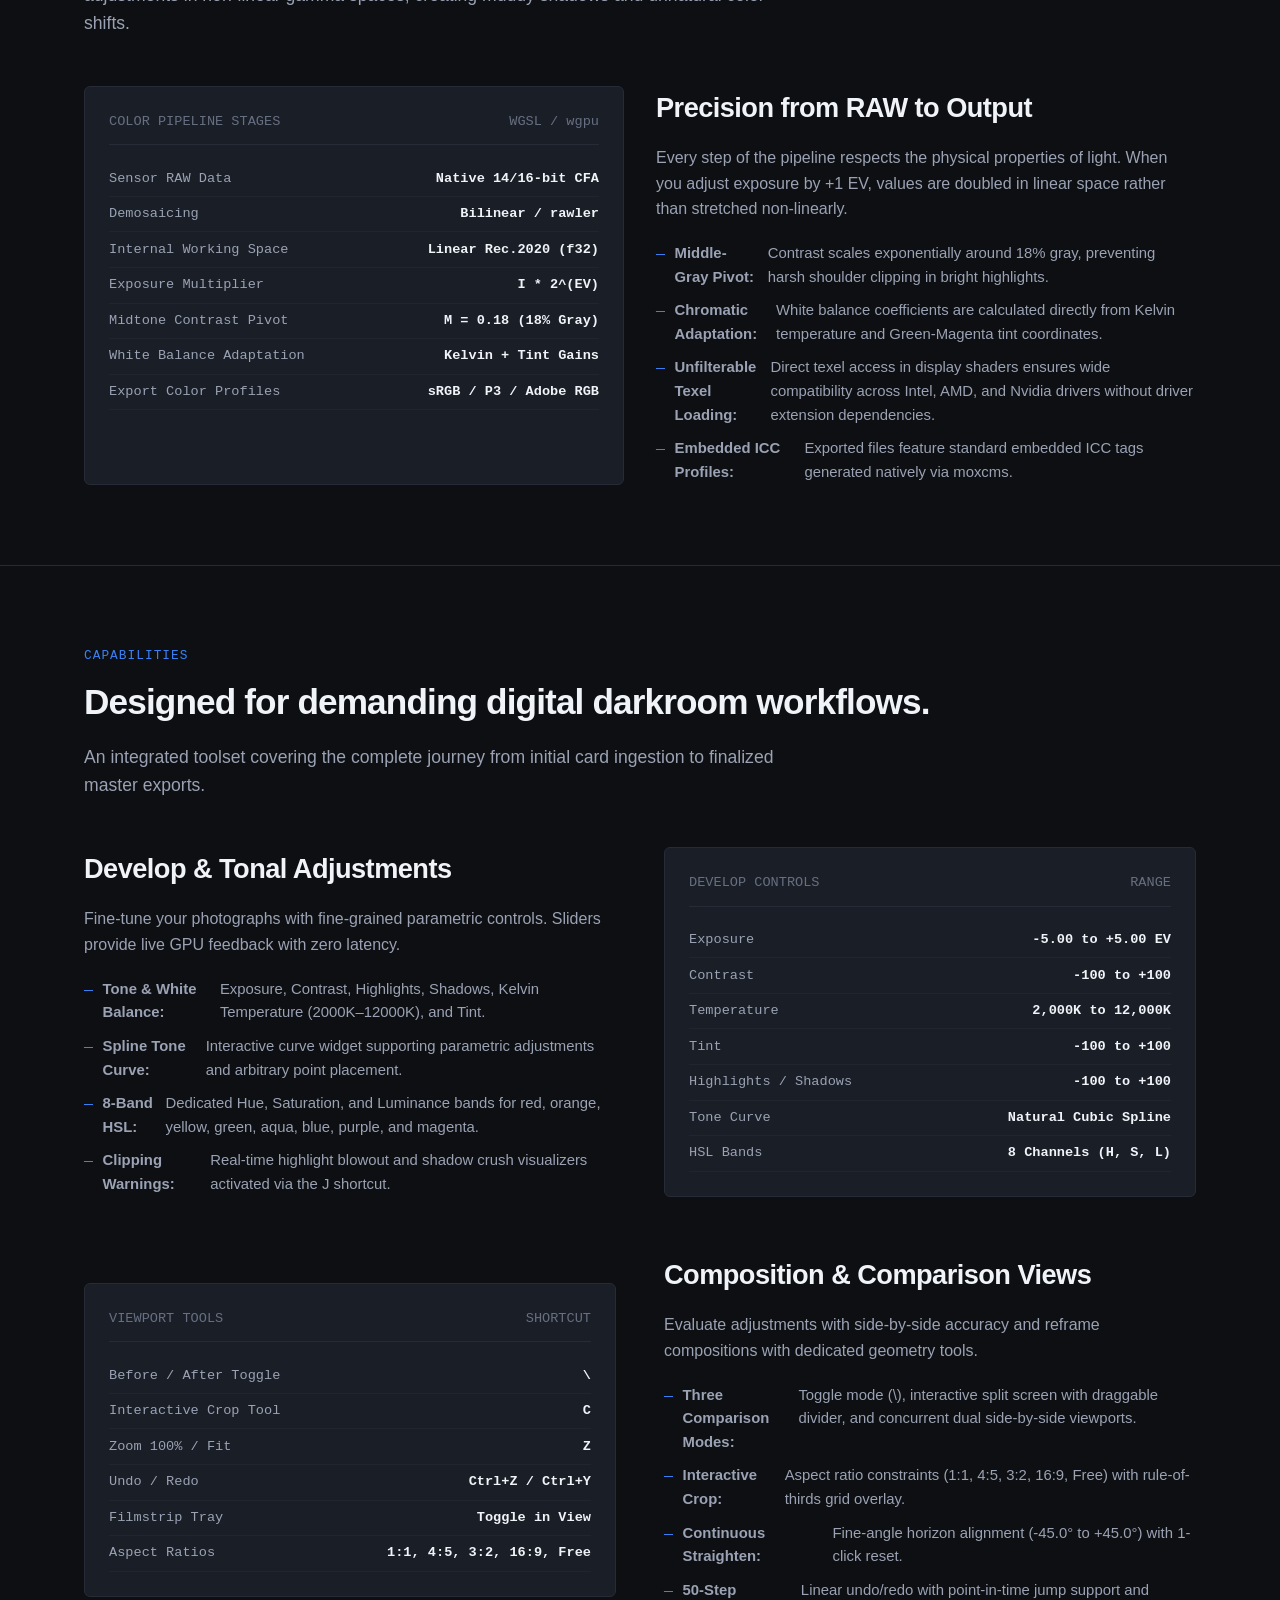
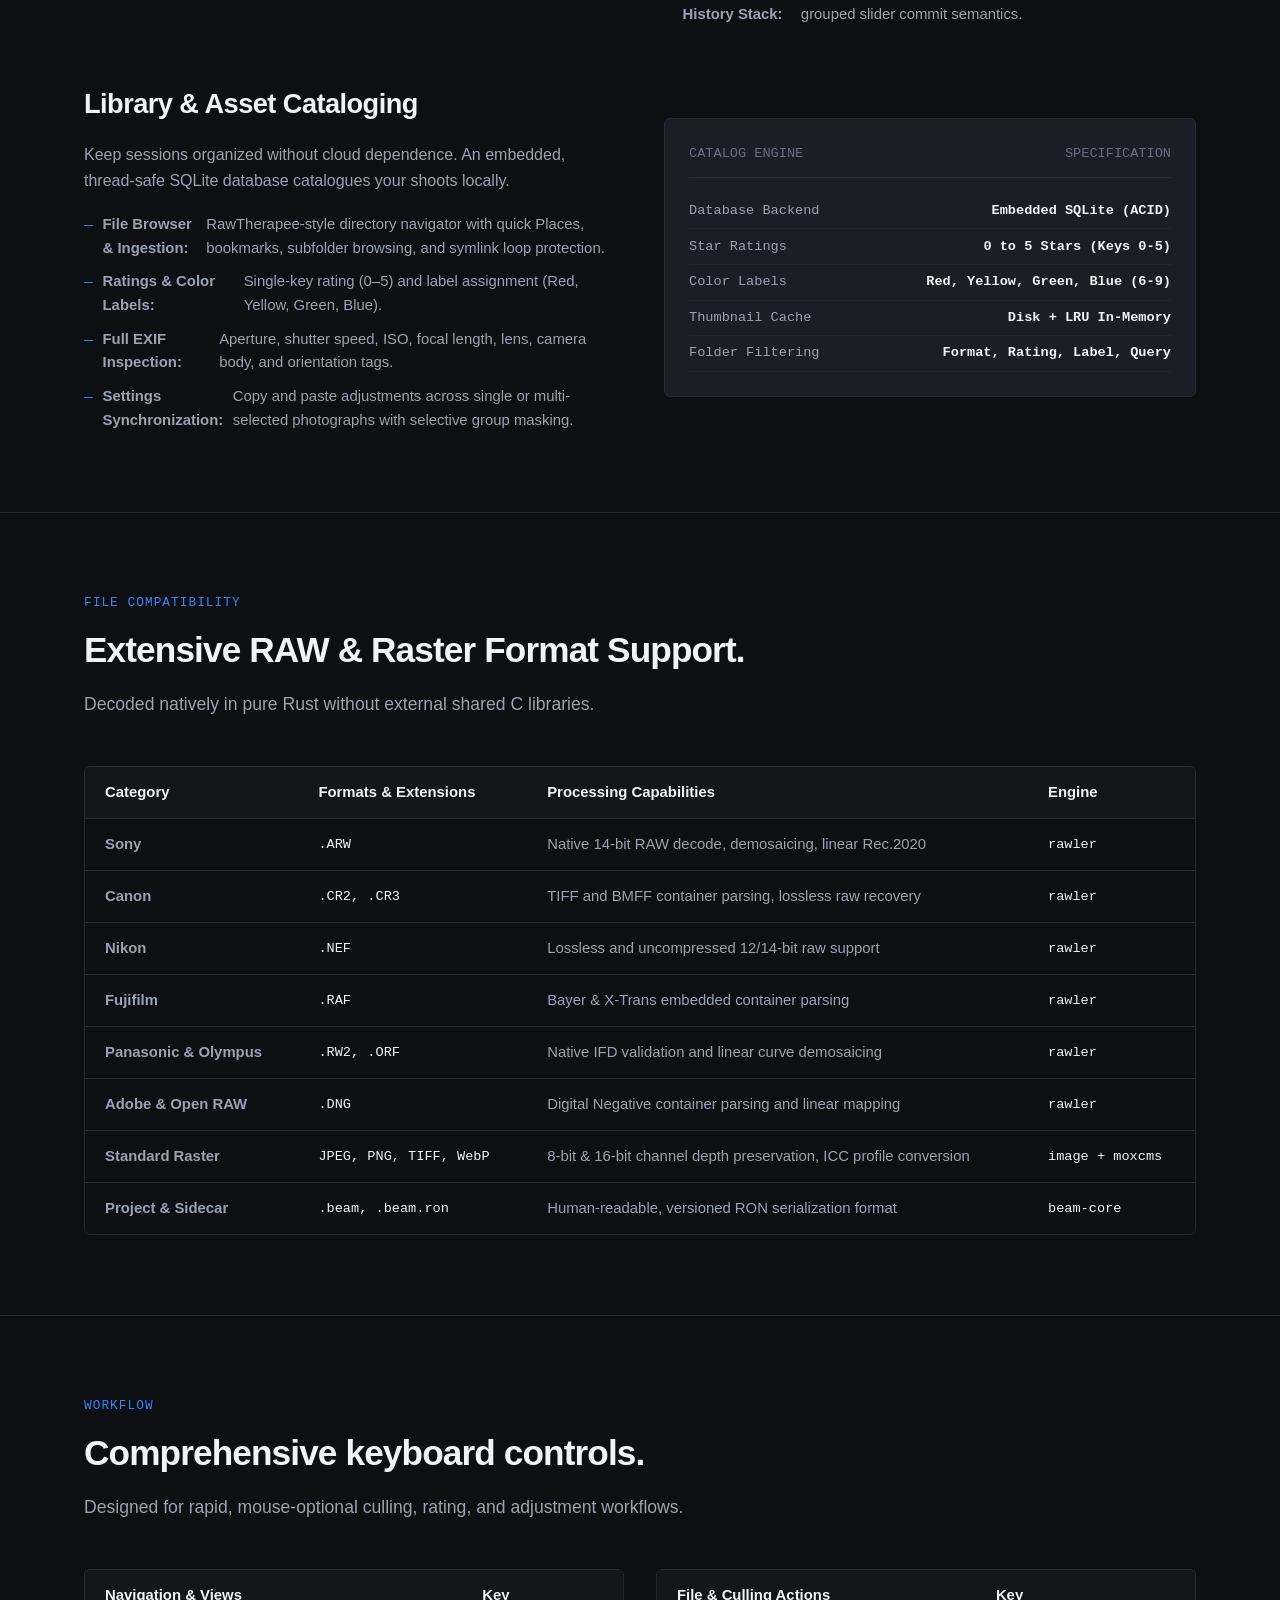
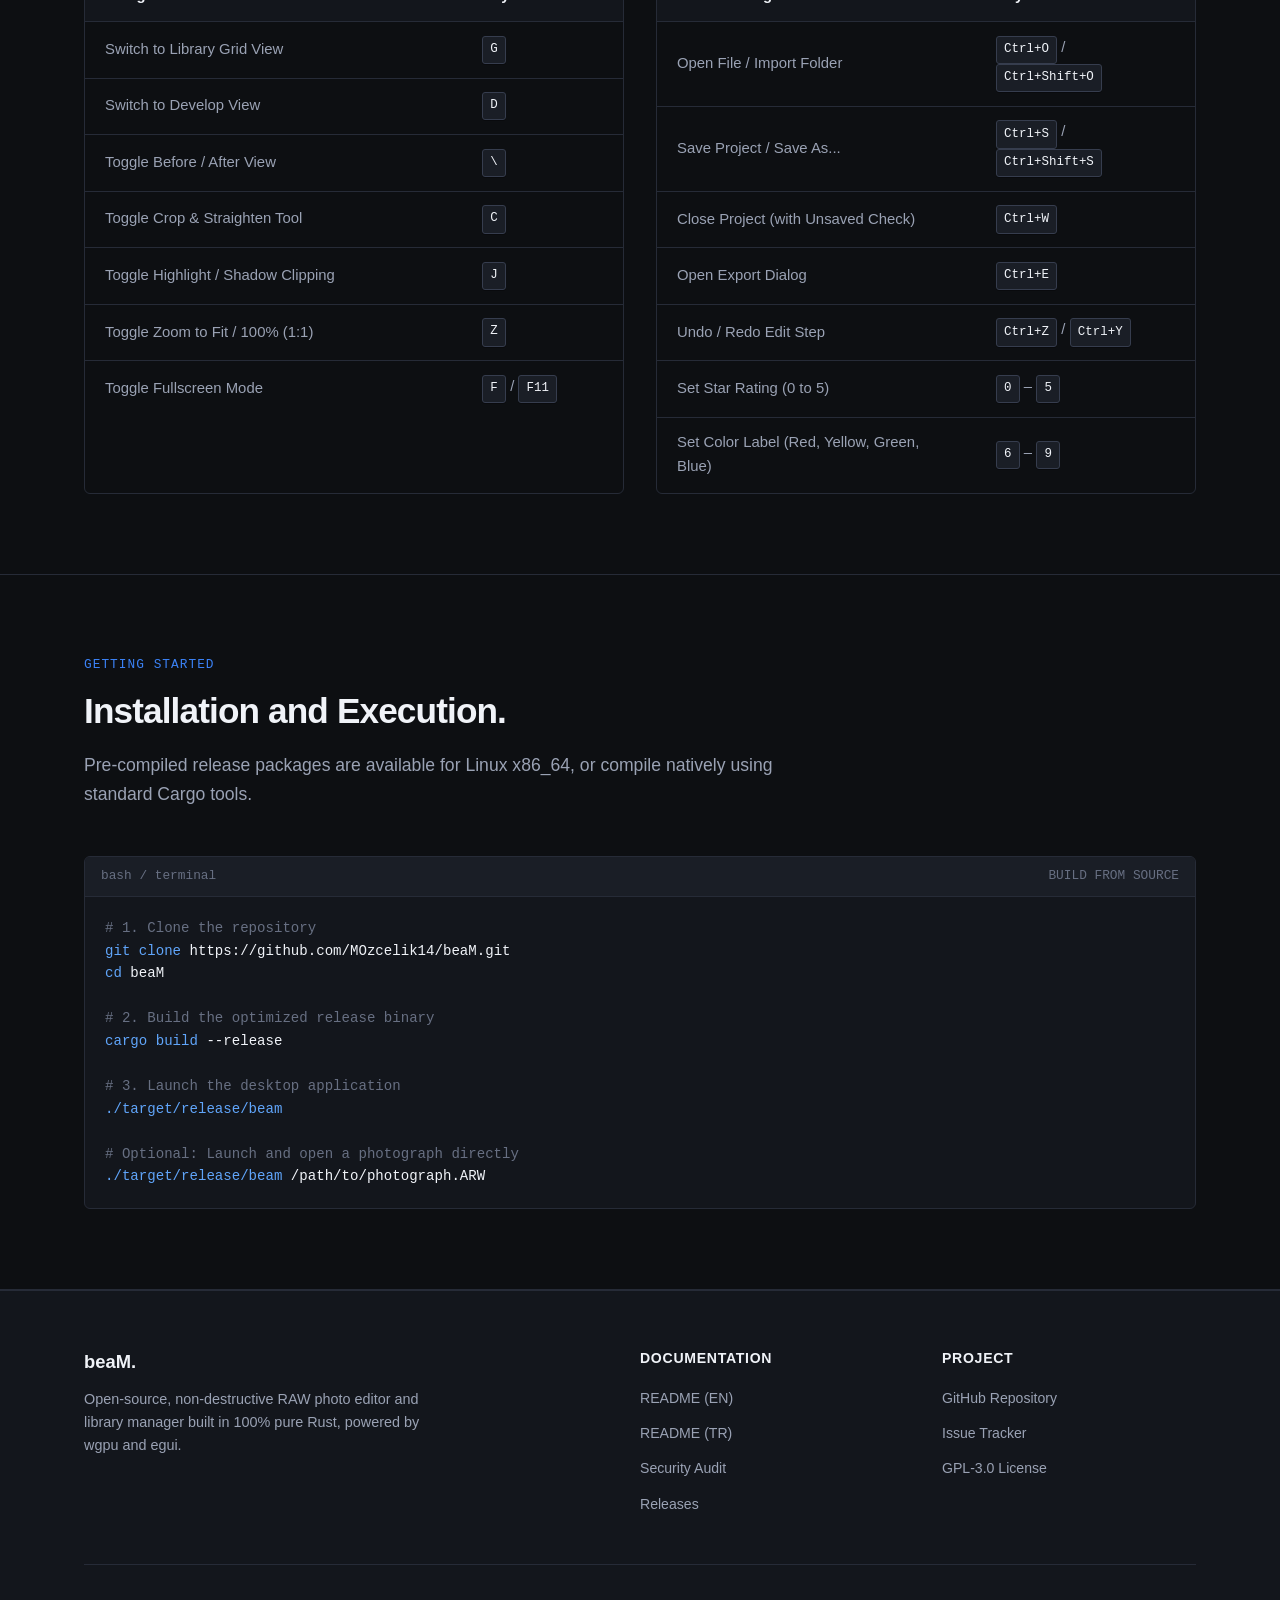
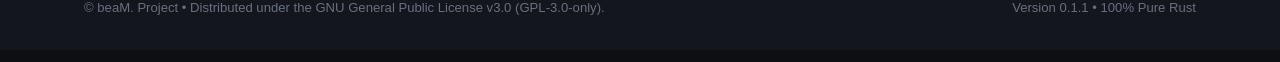
==== commit 44bc0195: "feat(library): add rawtherapee-style file browser and standardize .beam extension" ====
--- a/index.html
+++ b/index.html
@@ -449,7 +449,7 @@
                   Keep sessions organized without cloud dependence. An embedded, thread-safe SQLite database catalogues your shoots locally.
                 </p>
                 <ul class="feature-list">
-                  <li><strong>Fast Folder Ingestion:</strong> Deep directory scanning protected against symlink recursion cycles.</li>
+                  <li><strong>File Browser &amp; Ingestion:</strong> RawTherapee-style directory navigator with quick Places, bookmarks, subfolder browsing, and symlink loop protection.</li>
                   <li><strong>Ratings &amp; Color Labels:</strong> Single-key rating (0–5) and label assignment (Red, Yellow, Green, Blue).</li>
                   <li><strong>Full EXIF Inspection:</strong> Aperture, shutter speed, ISO, focal length, lens, camera body, and orientation tags.</li>
                   <li><strong>Settings Synchronization:</strong> Copy and paste adjustments across single or multi-selected photographs with selective group masking.</li>
@@ -462,7 +462,7 @@
                   Çekimlerinizi buluta bağımlı olmadan yerel olarak düzenleyin. Gömülü ve iş parçacığı güvenli SQLite veritabanı tüm arşivi hızla kataloglar.
                 </p>
                 <ul class="feature-list">
-                  <li><strong>Hızlı Klasör Tarama:</strong> Döngüsel sembolik bağ kilitlenmelerine karşı korumalı derin dizin taraması.</li>
+                  <li><strong>Dosya Yöneticisi ve Tarama:</strong> RawTherapee tarzı yerleşik dosya gezgini, hızlı Konumlar, yer imleri, alt klasörler ve sembolik bağ döngüsü koruması.</li>
                   <li><strong>Puanlama ve Renk Etiketleri:</strong> Tek tuşla yıldız puanı verme (0–5) ve renk etiketi atama (Kırmızı, Sarı, Yeşil, Mavi).</li>
                   <li><strong>Tam EXIF İncelemesi:</strong> Diyafram, enstantane, ISO, odak uzaklığı, lens ve kamera gövdesi gösterimi.</li>
                   <li><strong>Ayar Senkronizasyonu:</strong> Seçilen fotoğraflar arasında ayarları seçici grup maskeleriyle kopyalayıp uygulama.</li>
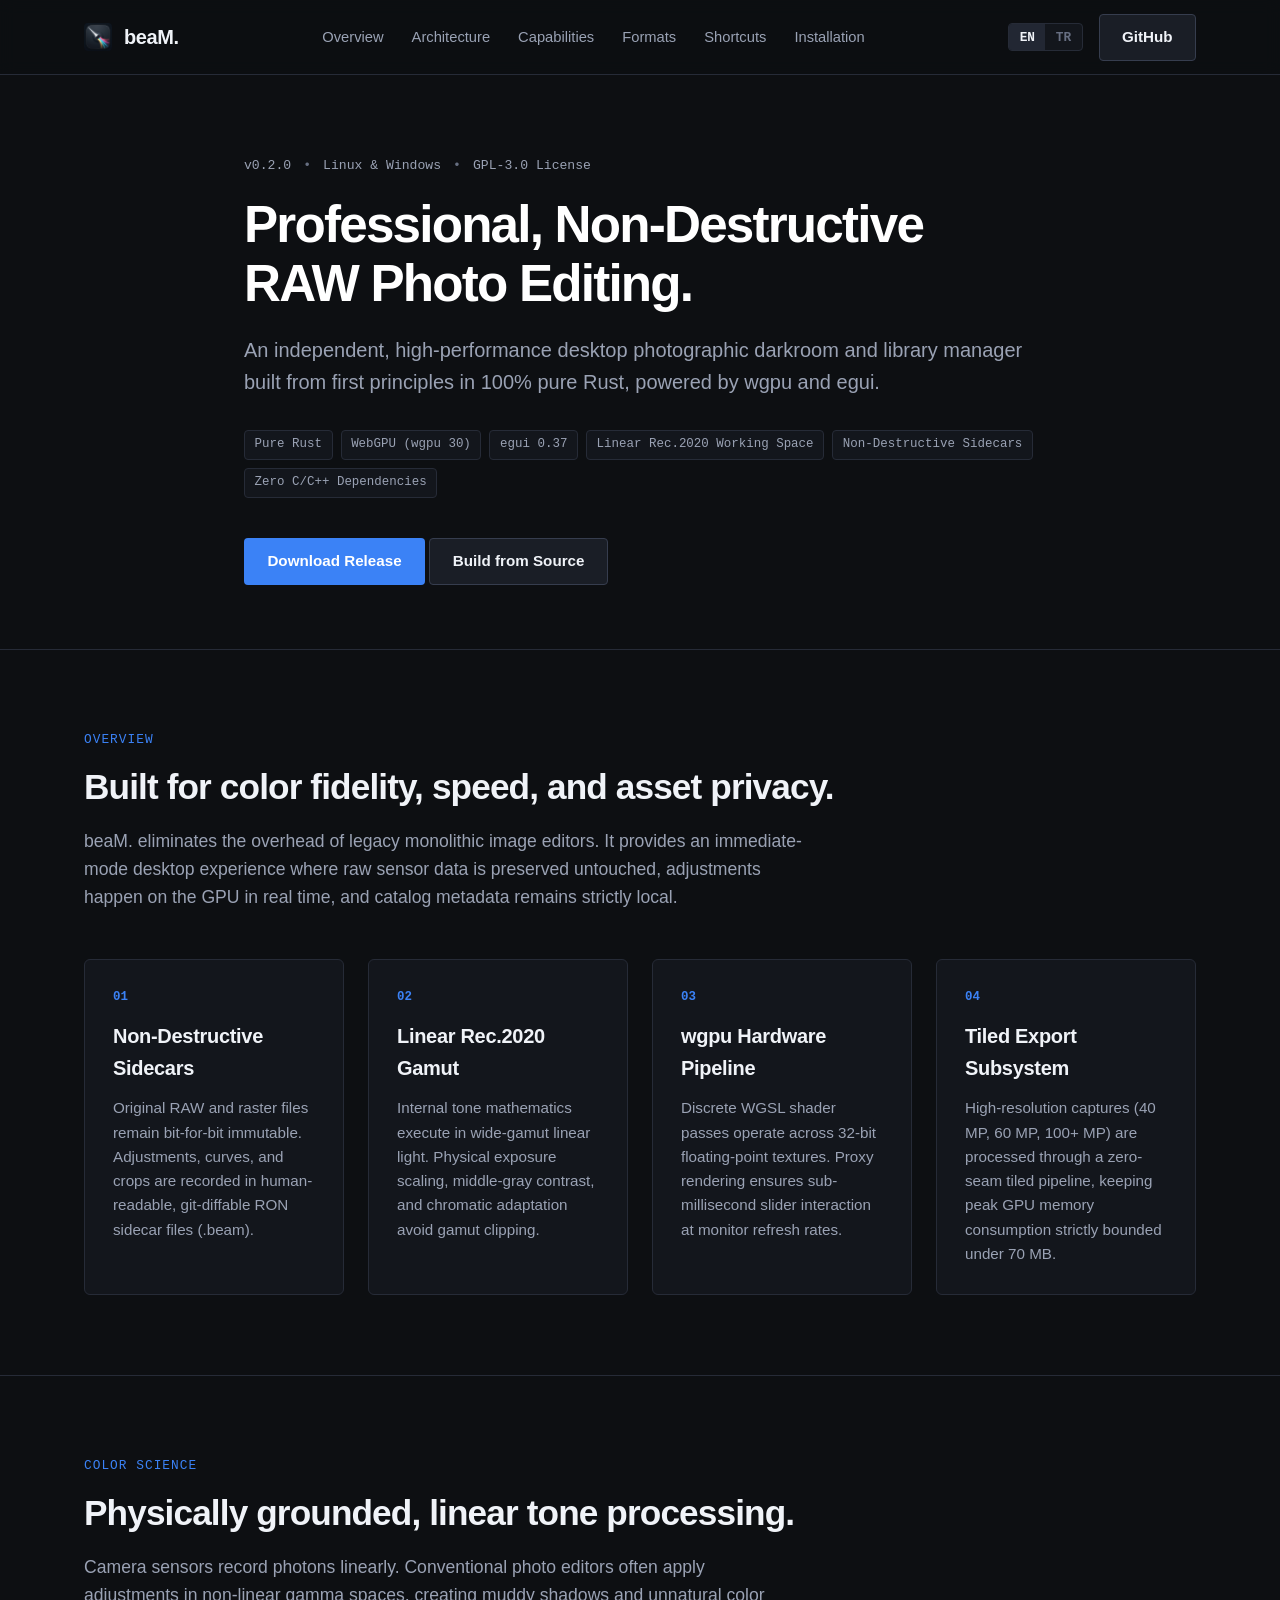
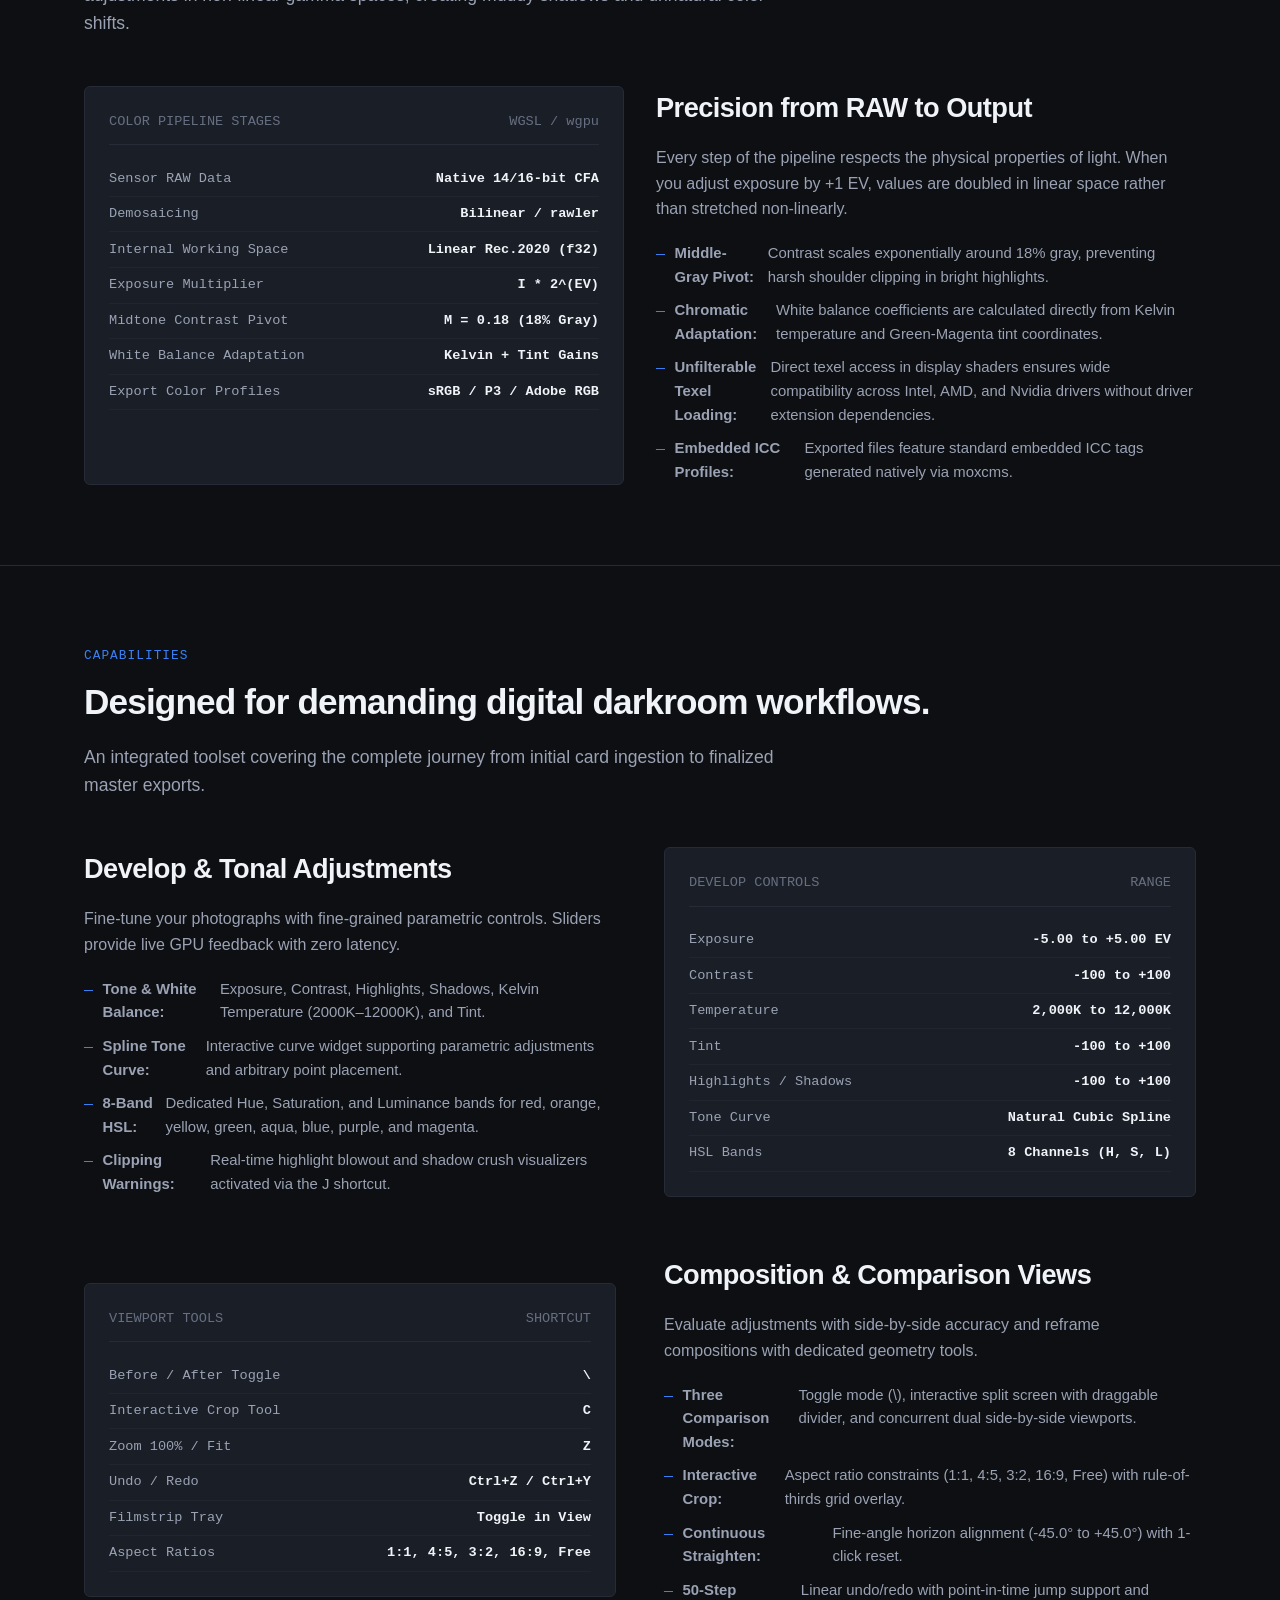
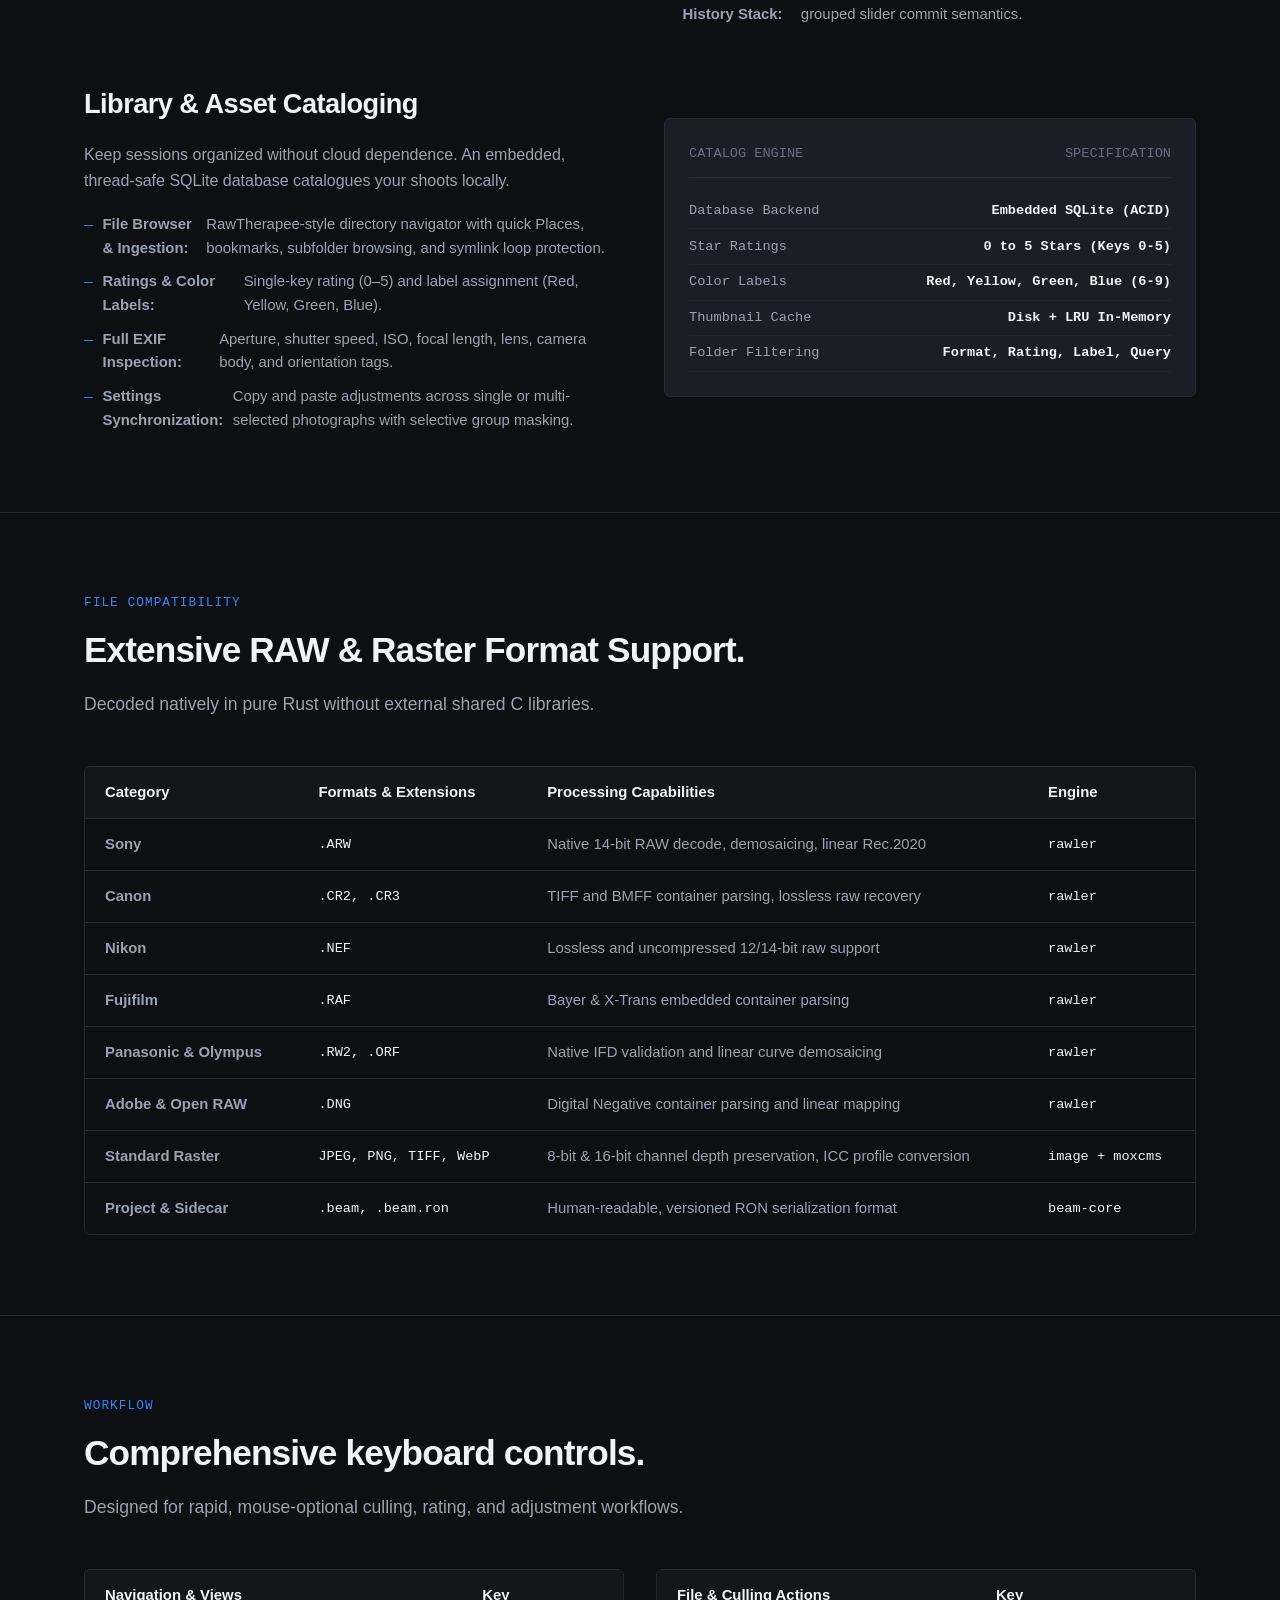
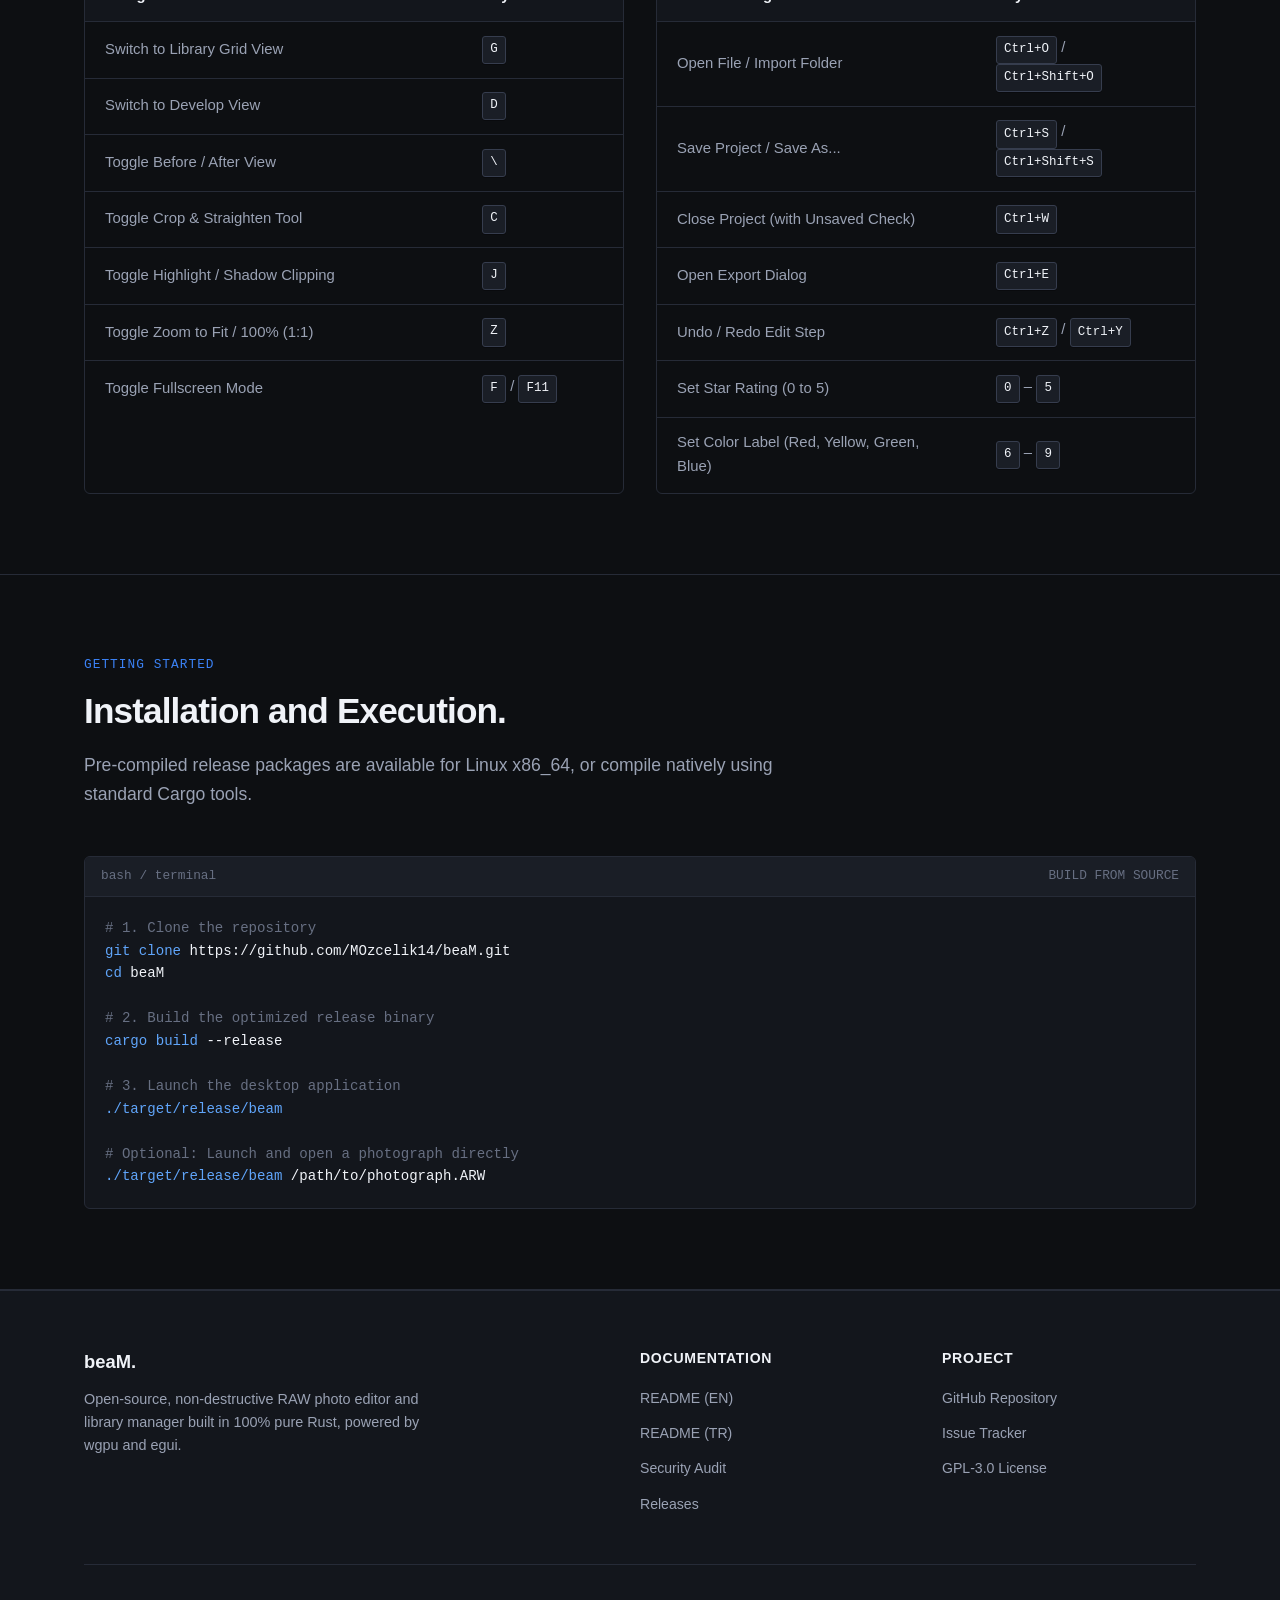
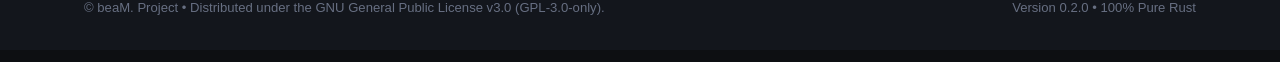
==== commit a2890360: "chore(release): bump version to 0.2.0 across workspace, docs, and packaging" ====
--- a/index.html
+++ b/index.html
@@ -62,7 +62,7 @@
     <section class="hero">
       <div class="container hero-content">
         <div class="hero-meta">
-          <span class="meta-item">v0.1.1</span>
+          <span class="meta-item">v0.2.0</span>
           <span>&bull;</span>
           <span class="meta-item">Linux &amp; Windows</span>
           <span>&bull;</span>
@@ -806,7 +806,7 @@
 
       <div class="footer-bottom">
         <span>&copy; beaM. Project &bull; Distributed under the GNU General Public License v3.0 (GPL-3.0-only).</span>
-        <span>Version 0.1.1 &bull; 100% Pure Rust</span>
+        <span>Version 0.2.0 &bull; 100% Pure Rust</span>
       </div>
     </div>
   </footer>
